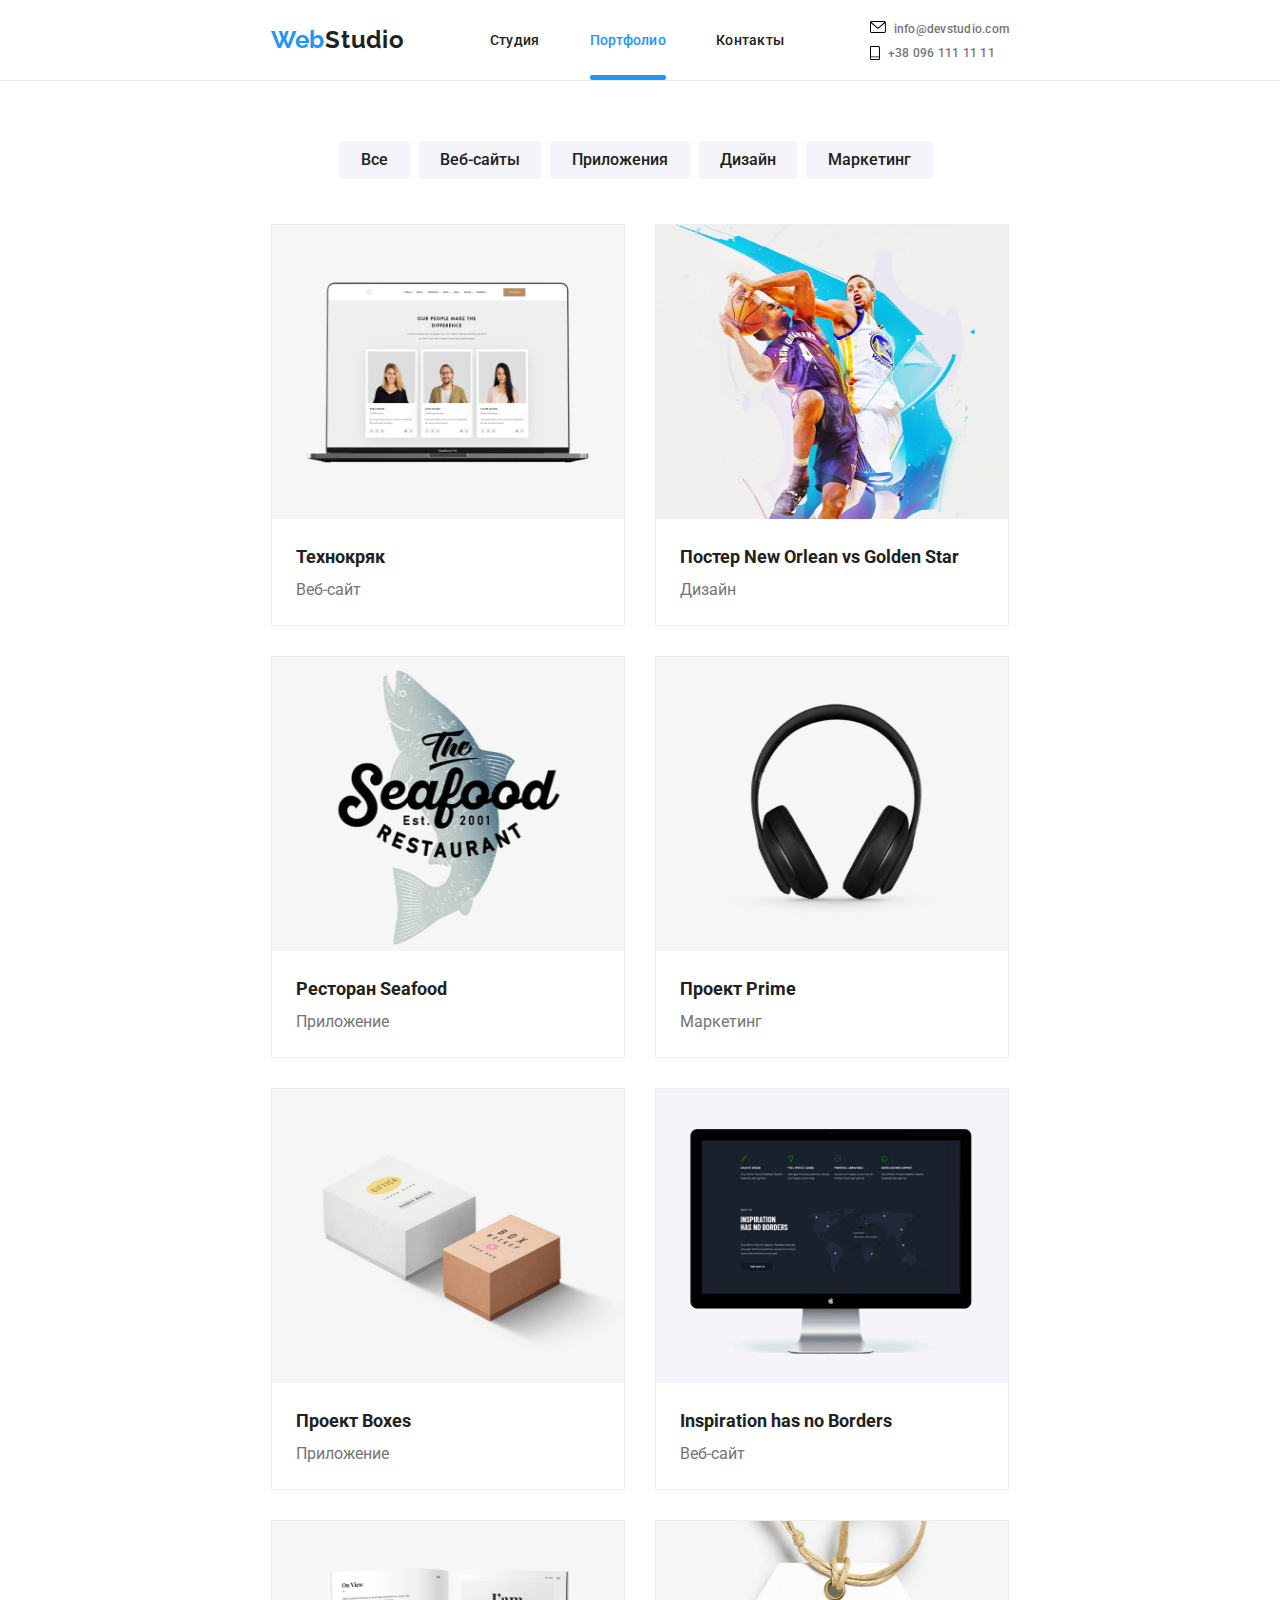
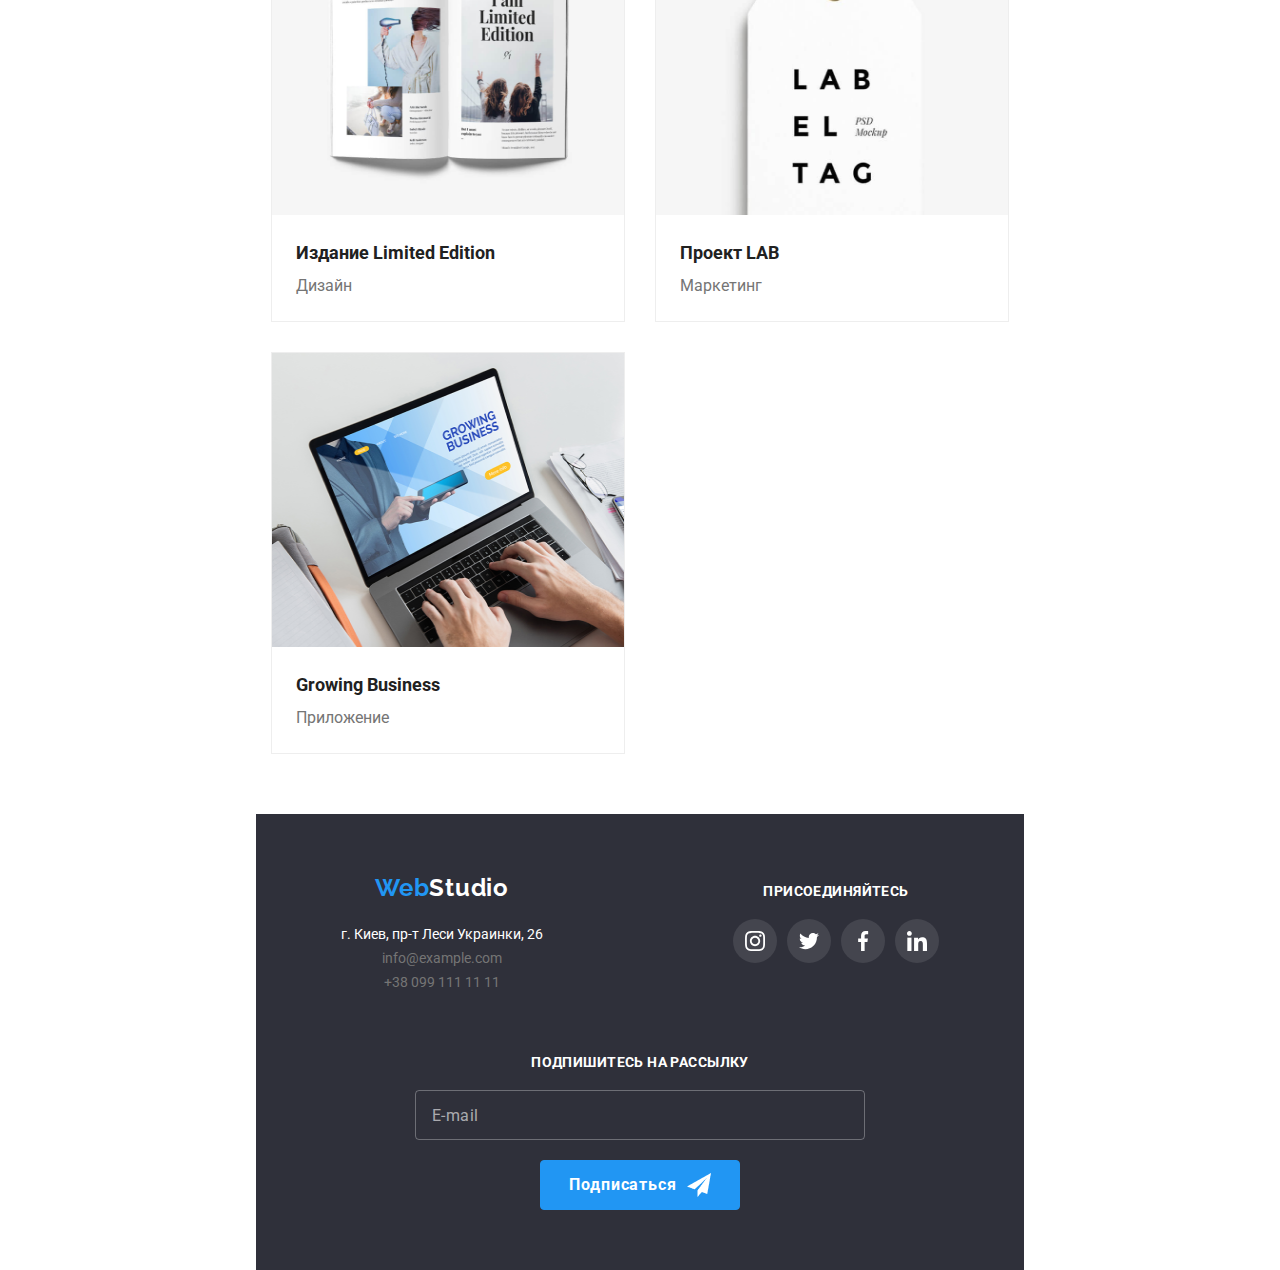
==== portfolio.html @ 469dacde "push" ====
<!DOCTYPE html>
<html lang="en">

<head>
  <meta charset="UTF-8">
  <meta name="viewport" content="width=device-width, initial-scale=1.0">
  <link
    href="https://fonts.googleapis.com/css2?family=Raleway:wght@700;900&family=Roboto:ital,wght@0,100;0,400;0,500;0,700;1,400&display=swap"
    rel="stylesheet">
  <link rel="stylesheet" href="./css/main.min.css">
  <link rel="stylesheet" href="https://cdnjs.cloudflare.com/ajax/libs/modern-normalize/1.0.0/modern-normalize.min.css">
  <title>Web Studio</title>
</head>

<body>
  <header class="portfolio-header">
    <div class="container header-container">
      <nav class="header-navigation">
        <a href="./index.html" class="logo"><span class="logo-first">Web</span><span
            class="logo-second-black">Studio</span></a>
        <ul class="navigation">
          <li>
            <a href="./index.html">
              Студия
            </a>
          </li>
          <li>
            <a class="current" href="./portfolio.html">
              Портфолио
            </a>
          </li>
          <li>
            <a href="">
              Контакты
            </a>
          </li>
        </ul>
      </nav>
      <ul class="contact">
        <li>
          <a href="mailto:info@example.com" class="contact-text">
            <svg class="envelope">
              <use href="./img/sprite.svg#icon-envelope"></use>
            </svg>info@devstudio.com
          </a>
        </li>
        <li>
          <a href="tel:+380991111111" class="contact-text contact-text-vector">
            <svg class="vector">
              <use href="./img/sprite.svg#icon-vector"></use>
            </svg>+38 096 111 11 11</a>
        </li>
      </ul>
    </div>
  </header>
  <main>
    <section class="portfolio">
      <div class="container">
        <div class="portfolio-nav">
          <button class="portf-nav-btn">Все</button>
          <button class="portf-nav-btn">Веб-сайты</button>
          <button class="portf-nav-btn">Приложения</button>
          <button class="portf-nav-btn">Дизайн</button>
          <button class="portf-nav-btn">Маркетинг</button>
        </div>
        <ul class="portfolio-item">
          <li class="item">
            <div class="item-image">
              <img src="./img/portfolio-image/img-one.png" alt="image">
              <div class="item-description">
                <p class="item-description-text">Технокряк это современная площадка распространения коронавируса.
                  Компании используют
                  эту платформу
                  для цифрового шпионажа и атак на защищённые сервера конкурентов.</p>
              </div>
            </div>
            <div class="item-text">
              <h2>Технокряк</h2>
              <p>Веб-сайт</p>
            </div>
          </li>
          <li class="item">
            <div class="item-image">
              <img src="./img/portfolio-image/img-two.png" alt="image">
              <div class="item-description">
                <p class="item-description-text">Технокряк это современная площадка распространения коронавируса.
                  Компании используют
                  эту платформу
                  для цифрового шпионажа и атак на защищённые сервера конкурентов.</p>
              </div>
            </div>
            <div class="item-text">
              <h2>Постер New Orlean vs Golden Star</h2>
              <p>Дизайн</p>
            </div>
          </li>
          <li class="item">
            <div class="item-image">
              <img src="./img/portfolio-image/img-three.png" alt="image">
              <div class="item-description">
                <p class="item-description-text">Технокряк это современная площадка распространения коронавируса.
                  Компании используют
                  эту платформу
                  для цифрового шпионажа и атак на защищённые сервера конкурентов.</p>
              </div>
            </div>
            <div class="item-text">
              <h2>Ресторан Seafood</h2>
              <p>Приложение</p>
            </div>
          </li>
          <li class="item">
            <div class="item-image">
              <img src="./img/portfolio-image/img-four.png" alt="image">
              <div class="item-description">
                <p class="item-description-text">Технокряк это современная площадка распространения коронавируса.
                  Компании используют
                  эту платформу
                  для цифрового шпионажа и атак на защищённые сервера конкурентов.</p>
              </div>
            </div>
            <div class="item-text">
              <h2>Проект Prime</h2>
              <p>Маркетинг</p>
            </div>
          </li>
          <li class="item">
            <div class="item-image">
              <img src="./img/portfolio-image/img-five.png" alt="image">
              <div class="item-description">
                <p class="item-description-text">Технокряк это современная площадка распространения коронавируса.
                  Компании используют
                  эту платформу
                  для цифрового шпионажа и атак на защищённые сервера конкурентов.</p>
              </div>
            </div>
            <div class="item-text">
              <h2>Проект Boxes</h2>
              <p>Приложение</p>
            </div>
          </li>
          <li class="item">
            <div class="item-image">
              <img src="./img/portfolio-image/img-six.png" alt="image">
              <div class="item-description">
                <p class="item-description-text">Технокряк это современная площадка распространения коронавируса.
                  Компании используют
                  эту платформу
                  для цифрового шпионажа и атак на защищённые сервера конкурентов.</p>
              </div>
            </div>
            <div class="item-text">
              <h2>Inspiration has no Borders</h2>
              <p>Веб-сайт</p>
            </div>
          </li>
          <li class="item">
            <div class="item-image">
              <img src="./img/portfolio-image/img-seven.png" alt="image">
              <div class="item-description">
                <p class="item-description-text">Технокряк это современная площадка распространения коронавируса.
                  Компании используют
                  эту платформу
                  для цифрового шпионажа и атак на защищённые сервера конкурентов.</p>
              </div>
            </div>
            <div class="item-text">
              <h2>Издание Limited Edition</h2>
              <p>Дизайн</p>
            </div>
          </li>
          <li class="item">
            <div class="item-image">
              <img src="./img/portfolio-image/img-eight.png" alt="image">
              <div class="item-description">
                <p class="item-description-text">Технокряк это современная площадка распространения коронавируса.
                  Компании используют
                  эту платформу
                  для цифрового шпионажа и атак на защищённые сервера конкурентов.</p>
              </div>
            </div>
            <div class="item-text">
              <h2>Проект LAB</h2>
              <p>Маркетинг</p>
            </div>
          </li>
          <li class="item">
            <div class="item-image">
              <img src="./img/portfolio-image/img-nine.png" alt="image">
              <div class="item-description">
                <p class="item-description-text">Технокряк это современная площадка распространения коронавируса.
                  Компании используют
                  эту платформу
                  для цифрового шпионажа и атак на защищённые сервера конкурентов.</p>
              </div>
            </div>
            <div class="item-text">
              <h2>Growing Business</h2>
              <p>Приложение</p>
            </div>
          </li>
        </ul>
      </div>
    </section>
  </main>
  <footer class="footer">
    <div class="container">
      <div class="footer-left-side">
        <div class="footer-adress">
          <a href="" class="logo"><span class="logo-first">Web</span><span class="logo-second-white">Studio</span></a>
          <ul class="footer-contact">
            <li>
              <p>г. Киев, пр-т Леси Украинки, 26</p>
            </li>
            <li>
              <a href="mailto:info@example.com">
                info@example.com
              </a>
            </li>
            <li>
              <a href="tel:+380991111111">+38 099 111 11 11</a>
            </li>
          </ul>
        </div>
        <div class="footer-link">
          <h2>присоединяйтесь</h2>
          <ul class="footer-link-item">
            <li class="icon">
              <svg class="">
                <use href="./img/sprite.svg#icon-instagram"></use>
              </svg>
            </li>
            <li class="icon">
              <svg class="">
                <use href="./img/sprite.svg#icon-twitter"></use>
              </svg>
            </li>
            <li class="icon">
              <svg class="">
                <use href="./img/sprite.svg#icon-facebook"></use>
              </svg>
            </li>
            <li class="icon">
              <svg class="">
                <use href="./img/sprite.svg#icon-linkedin"></use>
              </svg>
            </li>
          </ul>
        </div>
      </div>

      <div class="footer-form">
        <p>Подпишитесь на рассылку</p>
        <form action="#" class="form">
          <input type="text" class="input" placeholder="E-mail" required>
          <button type="submit" class="form-button">Подписаться</button>
        </form>
      </div>
    </div>
  </footer>
</body>

</html>
---- css/main.min.css ----
*{box-sizing:border-box}body{font-family:Roboto, sans-serif}ul{list-style-type:none}img{display:block}.container{width:1200px;padding:0px 15px;margin:0 auto}@media screen and (min-width: 320px){.container{width:480px}}@media screen and (min-width: 768px){.team .container{padding-bottom:40px}}@media screen and (min-width: 1600px){.container{width:1200px;padding-bottom:94px}}.logo{text-decoration:none;font-family:Raleway;font-style:normal;font-weight:bold;font-size:24px;line-height:28px;letter-spacing:0.03em}@media screen and (min-width: 1600px){.logo{font-size:26px;line-height:31px}}.logo-first{color:#2196F3}.logo-second-black{color:#212121}.logo-second-white{color:#fff}header{background-color:#ffffff;padding:0px;margin:0;box-sizing:border-box}.header-container{display:flex;justify-content:space-between}.header-navigation{display:flex;align-items:center;flex-grow:1}.current{color:#2196F3}.current::after{content:"";display:block;width:100%;height:5px;background-color:#2196F3;border-radius:2px;position:absolute;bottom:0;left:0}.navigation{display:flex;margin:0;padding:0;height:100%;flex-grow:1;justify-content:center}.navigation a{text-decoration:none;font-family:Roboto;font-style:normal;font-weight:500;font-size:14px;line-height:16px;letter-spacing:0.02em;display:flex;align-items:center;height:100%}.navigation a:not(.current){color:#212121}.navigation a:hover{color:#2196F3}.navigation li{height:100%;display:flex;flex-direction:column;justify-content:center;position:relative}.navigation li:not(:last-child){margin-right:50px}.contact{color:#757575;list-style-type:none;font-family:Roboto;font-style:normal;font-weight:500;font-size:12px;line-height:14px;letter-spacing:0.02em;display:flex;flex-direction:column;justify-content:center;margin:0;padding:0}.contact li{display:block}.contact li:first-child{margin-bottom:10px}.contact .envelope{width:16px;height:12px;margin-right:8px;transition:fill 250ms cubic-bezier(0.4, 0, 0.2, 1)}.contact .vector{width:10px;height:14px;margin-right:8px;transition:fill 250ms cubic-bezier(0.4, 0, 0.2, 1)}.contact-text{color:#757575;text-decoration:none;display:flex;align-items:baseline;transition:color 250ms cubic-bezier(0.4, 0, 0.2, 1)}.contact-text:hover,.contact-text:focus{color:#2196F3;fill:#2196F3}.contact-text-vector{align-items:center}@media screen and (min-width: 320px) and (max-width: 767px){.header-menu-icon{border:none;background:transparent}.header-menu-icon:focus{outline:none}.header-menu-icon.is-open .close{display:block}.header-menu-icon.is-open .menu{display:none}.header-menu-icon .close{display:none}.navigation{position:absolute;top:100%;background-color:#fff;width:100%;min-height:390px}.contact{display:flex}.header-container{width:480px;margin:0 auto;padding:0;position:relative}}@media screen and (min-width: 768px) and (max-width: 1599px){.container{width:768px;padding:0 15px;margin:0 auto}.header-container{justify-content:space-between;padding:0px 15px;height:80px}}@media screen and (min-width: 1600px){.container{padding-bottom:0}.contact{font-size:14px;line-height:16px;flex-direction:row;align-items:center}.contact li:first-child{margin:0;margin-right:30px}.contact li .envelope,.contact li .vector{margin-right:10px}.header-navigation{flex-grow:0;height:80px}.logo{margin-right:95px}}.main-head{background-color:#2F303A;color:#fff;text-transform:uppercase;font-family:Roboto;font-style:normal;font-weight:900;font-size:26px;line-height:42px;letter-spacing:0.06em;display:flex;flex-direction:column;align-items:center;padding:118px 0px}.main-head h1{width:360px;margin:0px 0px 30px 0px;text-align:center;text-transform:uppercase;font-family:Roboto;font-style:normal;font-weight:900;font-size:26px;line-height:42px;letter-spacing:0.06em}@media screen and (min-width: 320px){.main-head{width:480px;margin:0 auto;background-image:linear-gradient(to right, rgba(47,48,58,0.4), rgba(47,48,58,0.4)),url(../img/main-head/background-hero-mobile.jpg);background-repeat:no-repeat;background-size:cover}}@media screen and (min-width: 768px){.main-head{width:768px;margin:0  auto;background-image:linear-gradient(to right, rgba(47,48,58,0.4), rgba(47,48,58,0.4)),url(../img/main-head/background-hero-tablet.jpg);background-repeat:no-repeat;background-size:cover}}@media screen and (min-width: 1600px){.main-head{width:100%;min-height:600px;display:flex;flex-direction:column;justify-content:center;background-image:linear-gradient(to right, rgba(47,48,58,0.4), rgba(47,48,58,0.4)),url(../img/main-head/background-hero.jpg);background-repeat:no-repeat;background-size:cover}.main-head h1{width:100%;font-size:44px;line-height:60px;letter-spacing:0.06em}}.button{color:#fff;background-color:#2196F3;border:1px solid #2196F3;border-radius:4px;width:200px;height:50px;font-family:Roboto;font-style:normal;font-weight:bold;font-size:16px;line-height:30px;margin:0;padding:0;cursor:pointer;transition:all 250ms cubic-bezier(0.4, 0, 0.2, 1);outline:none}.button:hover,.button:focus{border:1px solid #074f8a;font-size:18px;outline:none}.button:active{border:1px solid #074f8a;outline:none}.advantages{color:#757575;font-family:Roboto;font-weight:normal;font-size:14px;line-height:24px;font-style:normal;letter-spacing:0.03em;display:flex;justify-content:center;padding:94px 0px}.advantages ul{display:flex;justify-content:space-between;padding:0;margin:0}.advantages h3{color:#212121;font-family:Roboto;font-style:normal;font-weight:bold;font-size:14px;line-height:16px;letter-spacing:0.03em;text-transform:uppercase;text-align:center;margin-top:0}.advantages p{margin:0;margin-bottom:30px}.advantages-items{width:270px}.advantages-items::before{content:"";display:block;width:270px;height:120px;background-color:#F5F4FA;background-repeat:no-repeat;background-position:center;margin-bottom:30px}.advantages-items:first-child::before{background-image:url(../img/svg/antenna.svg)}.advantages-items:nth-child(2)::before{background-image:url(../img/svg/clock.svg)}.advantages-items:nth-child(3)::before{background-image:url(../img/svg/diagram.svg)}.advantages-items:nth-child(4)::before{background-image:url(../img/svg/astronaut.svg)}@media screen and (min-width: 320px){.advantages{width:480px;margin:0 auto;padding:0;padding-bottom:40px;padding-top:60px}.advantages ul{flex-wrap:wrap}.advantages-items{width:100%}.advantages-items::before{width:100%}}@media screen and (min-width: 768px){.advantages{width:768px;margin:0 auto}.advantages-items{max-width:355px}}@media screen and (min-width: 1600px){.advantages{width:100%;padding-bottom:0;padding-top:94px}.advantages ul{width:100%;flex-wrap:nowrap;padding:0}.advantages ul p{margin-bottom:0}.advantages-items{width:270px}}.work-types{color:#212121;font-family:Roboto;font-weight:bold;font-size:36px;line-height:42px;font-style:normal;display:flex;flex-direction:column;align-items:center;padding-bottom:94px}.work-types h2{margin:0px 0px 50px 0px;font-family:Roboto;font-style:normal;font-weight:bold;font-size:36px;line-height:42px;letter-spacing:0.03em;color:#212121;text-align:center}.work-types-list{display:flex;margin:0;padding:0;justify-content:space-between}.description{width:100%;min-height:70px;background:rgba(47,48,58,0.8);position:absolute;bottom:0;left:0;display:flex;flex-direction:column;justify-content:center;cursor:pointer}.description p{font-family:Roboto;font-style:normal;font-weight:bold;font-size:14px;line-height:16px;text-align:center;letter-spacing:0.03em;text-transform:uppercase;color:#FFFFFF;margin:0}.work-types-items{margin:0;position:relative}@media screen and (min-width: 320px){.work-types{display:none}}@media screen and (min-width: 1600px){.work-types{display:block;padding:94px 0}}.team{color:#212121;background-color:#F5F4FA}.team p{color:#757575;font-family:Roboto;font-weight:normal;font-size:16px;line-height:19px;font-style:normal;margin:0}.team h2{font-family:Roboto;font-style:normal;font-weight:bold;font-size:36px;line-height:42px;margin-bottom:50px;margin:0;text-align:center;padding:60px 0 30px 0}.team h3{font-family:Roboto;font-style:normal;font-weight:500;font-size:16px;line-height:19px;margin:0px;padding:30px 0 10px 0}.team-list{display:flex;margin:0;padding:0;justify-content:space-between}.team-list li{background-color:#ffffff;box-shadow:0px 1px 3px rgba(0,0,0,0.12),0px 1px 1px rgba(0,0,0,0.14),0px 2px 1px rgba(0,0,0,0.2);border-radius:0px 0px 4px 4px;text-align:center}.team-bottom-container{display:flex;padding:16px 32px 30px 32px;justify-content:space-between}.icon-container{width:44px;height:44px;background-color:#fff;border-radius:50%;display:flex;align-items:center;justify-content:center;transition:background-color 250ms cubic-bezier(0.4, 0, 0.2, 1)}.icon-container:hover,.icon-container:hover .team-bottom-icon{background-color:#2196F3;fill:#fff;cursor:pointer}.team-list-item svg{width:20px;height:20px;display:block;fill:#AFB1B8;background-color:#fff;transition:all 250ms cubic-bezier(0.4, 0, 0.2, 1)}@media screen and (min-width: 320px){.team{max-width:480px;margin:0 auto}.team-list{flex-wrap:wrap}.team-list li{width:100%;margin-bottom:30px}.team-list li img{width:100%}.team-list li .team-bottom-container{justify-content:center}}@media screen and (min-width: 768px){.team{max-width:768px;margin:0 auto}.team-list-item{max-width:355px}}@media screen and (min-width: 1600px){.team{max-width:100%}.team .container{padding-bottom:94px}.team-list{flex-wrap:nowrap}.team-list li{margin-bottom:0}.team-list li:not(:last-child){margin-right:30px}}.our_client{padding:94px 0}.our_client h2{text-align:center;margin:0;margin-bottom:50px;font-family:Roboto;font-style:normal;font-weight:bold;font-size:36px;line-height:42px;letter-spacing:0.03em;color:#212121}.our_client .client-list{display:flex;margin:0;padding:0;justify-content:space-between}.our_client .client-list .client{width:170px;height:90px;border:1px solid #AFB1B8;border-radius:4px;display:flex;justify-content:center;align-items:center;transition:border-color 250ms cubic-bezier(0.4, 0, 0.2, 1)}.our_client .client-list .client svg{width:45px;height:50px;fill:#AFB1B8;transition:fill 250ms cubic-bezier(0.4, 0, 0.2, 1)}.our_client .client-list .client:hover,.our_client .client-list .client:focus,.our_client .client-list .client:hover svg,.our_client .client-list .client:focus svg{fill:#2196F3;border-color:#2196F3;cursor:pointer}@media screen and (min-width: 320px){.our_client{padding-bottom:40px}.our_client .client-list{flex-wrap:wrap;justify-content:space-between}.our_client .client-list .client{margin-bottom:15px;width:100%;max-width:210px}}@media screen and (min-width: 768px){.our_client .client-list .client{width:100%;max-width:225px}}@media screen and (min-width: 1600px){.our_client{padding-bottom:94px}.our_client .container{padding-bottom:0}.our_client .client-list .client{width:100%;max-width:170px}}.footer{color:#757575;background-color:#2F303A;font-family:Roboto;font-style:normal;font-weight:normal;font-size:14px;line-height:24px;padding:60px 0}.footer p{color:#fff;margin:0}.footer a{text-decoration:none;color:#757575}.footer .container{display:flex}.footer-left-side{width:50%;display:flex;justify-content:space-between;padding-right:95px}.footer-left-side .footer-adress{display:flex;flex-direction:column;margin-right:70px}.footer-left-side .footer-adress .footer-contact{margin:20px 0px 0px 0px;padding:0}.footer-link{display:block}.footer-link h2{font-family:Roboto;font-style:normal;font-weight:bold;font-size:14px;line-height:16px;letter-spacing:0.03em;text-transform:uppercase;color:#FFFFFF;margin:0;margin-bottom:20px}.footer-link .footer-link-item{display:flex;margin:0;padding:0}.icon{width:44px;height:44px;background-color:rgba(255,255,255,0.1);border-radius:50%;display:flex;justify-content:center;align-items:center;transition:all 250ms cubic-bezier(0.4, 0, 0.2, 1)}.icon svg{width:20px;height:20px;fill:#fff}.icon:not(:last-child){margin-right:10px}.icon:hover{background-color:#2196F3;cursor:pointer}@media screen and (min-width: 320px){.footer{width:480px;margin:0 auto}.footer .container{display:flex;flex-direction:column;align-items:center}.footer .footer-left-side{width:100%;padding:0;flex-direction:column;align-items:center}.footer .footer-left-side .footer-adress{margin:0;align-items:center;text-align:center}.footer .footer-left-side .footer-link{text-align:center;padding:60px 0}.footer .footer-form{width:100%;display:flex;flex-direction:column;align-items:center}.footer .footer-form .form{display:flex;flex-direction:column;align-items:center}.footer .footer-form .form .input{margin-bottom:20px}}@media screen and (min-width: 768px){.footer{width:768px}.footer .footer-left-side{flex-direction:row;padding-left:70px;padding-right:70px;align-items:baseline}.footer .footer-left-side .footer-link{padding:0}.footer .footer-form{margin-top:60px}.footer .footer-form .input{width:450px}}@media screen and (min-width: 1600px){.footer{width:100%}.footer .container{flex-direction:row;padding-bottom:0}.footer .footer-left-side{padding:0;padding-right:90px;width:50%;flex-direction:row;align-items:baseline}.footer .footer-left-side .footer-adress{align-items:start}.footer .footer-left-side .footer-adress .footer-contact{text-align:left}.footer .footer-left-side .footer-link{padding:0}.footer .footer-left-side .footer-link h2{text-align:left}.footer .footer-form{margin:0;width:50%;align-items:start}.footer .footer-form .form{width:100%;justify-content:space-between;flex-direction:row;align-items:baseline}.footer .footer-form .form .input{width:370px}}.portfolio{padding:94px 0px 94px 0px}.portfolio-header{border-bottom:1px solid #ECECEC}.portfolio-nav{display:flex;justify-content:center;margin:0px 0px 50px 0px;padding:0px}.portfolio-nav .portf-nav-btn{color:#212121;background-color:#F5F4FA;border:none;border-radius:4px;text-decoration:none;font-family:Roboto;font-style:normal;font-weight:500;font-size:16px;line-height:26px;padding:6px 22px;margin:0px 8px;transition:all 250ms cubic-bezier(0.4, 0, 0.2, 1)}.portfolio-nav .portf-nav-btn:hover,.portfolio-nav .portf-nav-btn:focus{color:#fff;background-color:#2196F3;border:none;border-radius:4px;text-decoration:none;outline:none;box-shadow:0px 3px 1px rgba(0,0,0,0.1),0px 1px 2px rgba(0,0,0,0.08),0px 2px 2px rgba(0,0,0,0.12)}.portfolio-nav li{margin:0px 8px;padding:6px 22px;background:#F5F4FA;border-radius:4px}.portfolio-item{color:#212121;display:flex;flex-wrap:wrap;padding:0;margin:-15px}.portfolio-item h2{font-family:Roboto;font-style:normal;font-weight:bold;font-size:18px;line-height:36px;margin:0}.portfolio-item img{width:370px;height:294px}.portfolio-item p{color:#757575;font-family:Roboto;font-style:normal;font-weight:normal;font-size:16px;line-height:30px;margin:0}.item-text{padding:20px 24px}.item{background-color:#ffffff;border:1px solid #EEEEEE;margin:15px;width:370px;position:relative}.item:hover{box-shadow:0px 1px 1px rgba(0,0,0,0.12),0px 4px 4px rgba(0,0,0,0.06),1px 4px 6px rgba(0,0,0,0.16);cursor:pointer}.item:hover .item-description{transform:translateY(-100%)}.item .item-image{position:relative;overflow:hidden}.item .item-image .item-description{width:100%;height:100%;background:rgba(33,150,243,0.9);display:flex;align-items:center;position:absolute;top:100%;left:0;transition:transform 250ms cubic-bezier(0.4, 0, 0.2, 1)}.item .item-image .item-description .item-description-text{padding:0 24px;font-family:Roboto;font-size:18px;line-height:28px;letter-spacing:0.03em;color:#FFFFFF}@media screen and (min-width: 320px){.portfolio{width:480px;margin:0 auto;padding:60px 0}.portfolio-nav{flex-wrap:wrap;justify-content:flex-start;margin:0}.portfolio-nav .portf-nav-btn{margin:0;margin-right:8px;margin-bottom:15px}.portfolio-item{margin:0;margin-top:40px}.portfolio-item .item{margin:0 auto;width:100%}.portfolio-item .item:not(:last-child){margin-bottom:30px}.portfolio-item .item img{width:100%}}@media screen and (min-width: 768px){.portfolio{width:768px;margin:0 auto;padding:60px 0}.portfolio-nav{flex-wrap:wrap;justify-content:center;margin:0}.portfolio-nav .portf-nav-btn{margin:0;margin-right:8px;margin-bottom:15px}.portfolio-item{margin:0;margin-top:30px;justify-content:space-between}.portfolio-item .item{margin:0;margin-left:0;max-width:48%}.portfolio-item .item:not(:last-child){margin-bottom:30px}.portfolio-item .item img{width:100%}}@media screen and (min-width: 1600px){.portfolio{width:100%;margin:0 auto;padding:94px 0}.portfolio-nav{flex-wrap:nowrap;justify-content:center;margin:0}.portfolio-nav .portf-nav-btn{margin:0;margin-right:8px;margin-bottom:0}.portfolio-item{margin:0;margin-top:50px;justify-content:space-between}.portfolio-item .item{margin:0;max-width:31.55555%;margin-bottom:30px}.portfolio-item .item img{width:100%}}.backdrop{position:fixed;background:rgba(0,0,0,0.2);width:100%;height:100%;left:0;top:0;transition:all 250ms cubic-bezier(0.4, 0, 0.2, 1)}.modal{position:absolute;width:530px;height:580px;left:50%;top:50%;transform:translate(-50%, -50%);background:#FFFFFF;box-shadow:0px 1px 3px rgba(0,0,0,0.12),0px 1px 1px rgba(0,0,0,0.14),0px 2px 1px rgba(0,0,0,0.2);border-radius:4px}.modal svg{width:11px;height:11px}.modal-form{display:flex;flex-wrap:nowrap;flex-direction:column;align-items:center}.modal-form .button{color:#fff;background-color:#2196F3;border:1px solid #2196F3;border-radius:4px;width:200px;height:50px;font-family:Roboto;font-style:normal;font-weight:bold;font-size:16px;line-height:30px;letter-spacing:0.06em;cursor:pointer;outline:none;margin-top:30px}.modal-form .button:focus,.modal-form .button:hover{box-shadow:0px 4px 4px rgba(0,0,0,0.15)}.modal-form-wrapper{padding:40px}.modal-form-wrapper p{font-family:Roboto;font-style:normal;font-weight:bold;font-size:20px;line-height:23px;text-align:center;letter-spacing:0.03em;color:#212121;margin:0;margin-bottom:12px}.input-wrapper{position:relative;width:100%}.input-wrapper .modal-input{color:#212121;width:100%;height:40px;border:1px solid rgba(33,33,33,0.2);box-sizing:border-box;border-radius:4px;margin-top:4px;padding-left:40px}.input-wrapper .modal-input:focus,.input-wrapper .modal-input:focus+.input-svg{border-color:#2196F3;fill:#2196F3}.input-wrapper .input-svg{width:12px;height:12px;position:absolute;left:15px;top:53%;transform:translateY(-50%)}.modal-input-label{display:flex;flex-direction:column;width:100%;margin-bottom:10px;font-family:Roboto;font-size:12px;line-height:14px;letter-spacing:0.01em;color:#757575}.modal-input-label textarea{border:1px solid rgba(33,33,33,0.2);height:120px;border-radius:4px;resize:none;padding:12px 16px;margin-top:4px}.modal-input-label textarea::placeholder{font-family:Roboto;font-size:12px;line-height:14px;letter-spacing:0.01em;color:rgba(117,117,117,0.5)}.modal-input-label textarea:focus{outline:none;border-color:#2196F3}.policy{display:flex;align-items:center}.policy a{color:#2196F3}.policy b{font-family:Roboto;font-style:normal;font-weight:normal;font-size:14px;line-height:24px;letter-spacing:0.03em;color:#757575;margin:0;margin-left:10px;display:flex;align-items:center;cursor:pointer;user-select:none}.policy b::before{content:"";display:inline-block;width:16px;height:15px;margin-right:8px;margin-top:-3px;background:#FFFFFF;border:2px solid black;border-radius:4px}.policy-input:checked+b::before{background-image:url(../img/svg/chek.svg);background-repeat:no-repeat;background-size:cover;background-color:#2196F3;border:2px solid #2196F3;outline:none}.modal-close-icon{width:30px;height:30px;border:1px solid rgba(0,0,0,0.1);border-radius:50%;display:flex;align-items:center;justify-content:center;position:absolute;right:8px;top:8px;transition:all 250ms cubic-bezier(0.4, 0, 0.2, 1)}.modal-close-icon:hover{fill:#2196F3}.is-hidden{opacity:0;visibility:hidden;pointer-events:none;transform:scale(0)}.footer-form{width:50%}.footer-form p{font-family:Roboto;font-style:normal;font-weight:bold;font-size:14px;line-height:16px;letter-spacing:0.03em;text-transform:uppercase;color:#FFFFFF}.form{margin-top:20px;display:flex;justify-content:space-between}.form-button{color:#fff;background-color:#2196F3;border:1px solid #2196F3;border-radius:4px;width:200px;height:50px;font-family:Roboto;font-style:normal;font-weight:bold;font-size:16px;line-height:30px;letter-spacing:0.06em;margin:0;padding:0;cursor:pointer;display:inline-flex;align-items:center;justify-content:center;box-sizing:border-box}.form-button:focus{outline:none;border:1px solid #074f8a}.form-button::after{content:"";display:inline-block;width:24px;height:24px;background-image:url(../img/icon-send.png);margin-left:10px}.input{width:370px;height:50px;background:transparent;border:1px solid rgba(255,255,255,0.3);border-radius:4px;padding-left:16px;color:#fff;font-family:Roboto;font-style:normal;font-weight:normal;font-size:16px;line-height:20px;letter-spacing:0.03em;box-sizing:border-box}.input:focus{outline:none}.input:focus::placeholder{opacity:0}.input::placeholder{font-family:Roboto;font-style:normal;font-weight:normal;font-size:16px;line-height:20px;letter-spacing:0.03em;color:rgba(255,255,255,0.6)}.visually-hidden{position:absolute !important;clip:rect(1px 1px 1px 1px);clip:rect(1px, 1px, 1px, 1px);padding:0 !important;border:0 !important;height:1px !important;width:1px !important;overflow:hidden}
/*# sourceMappingURL=main.min.css.map */
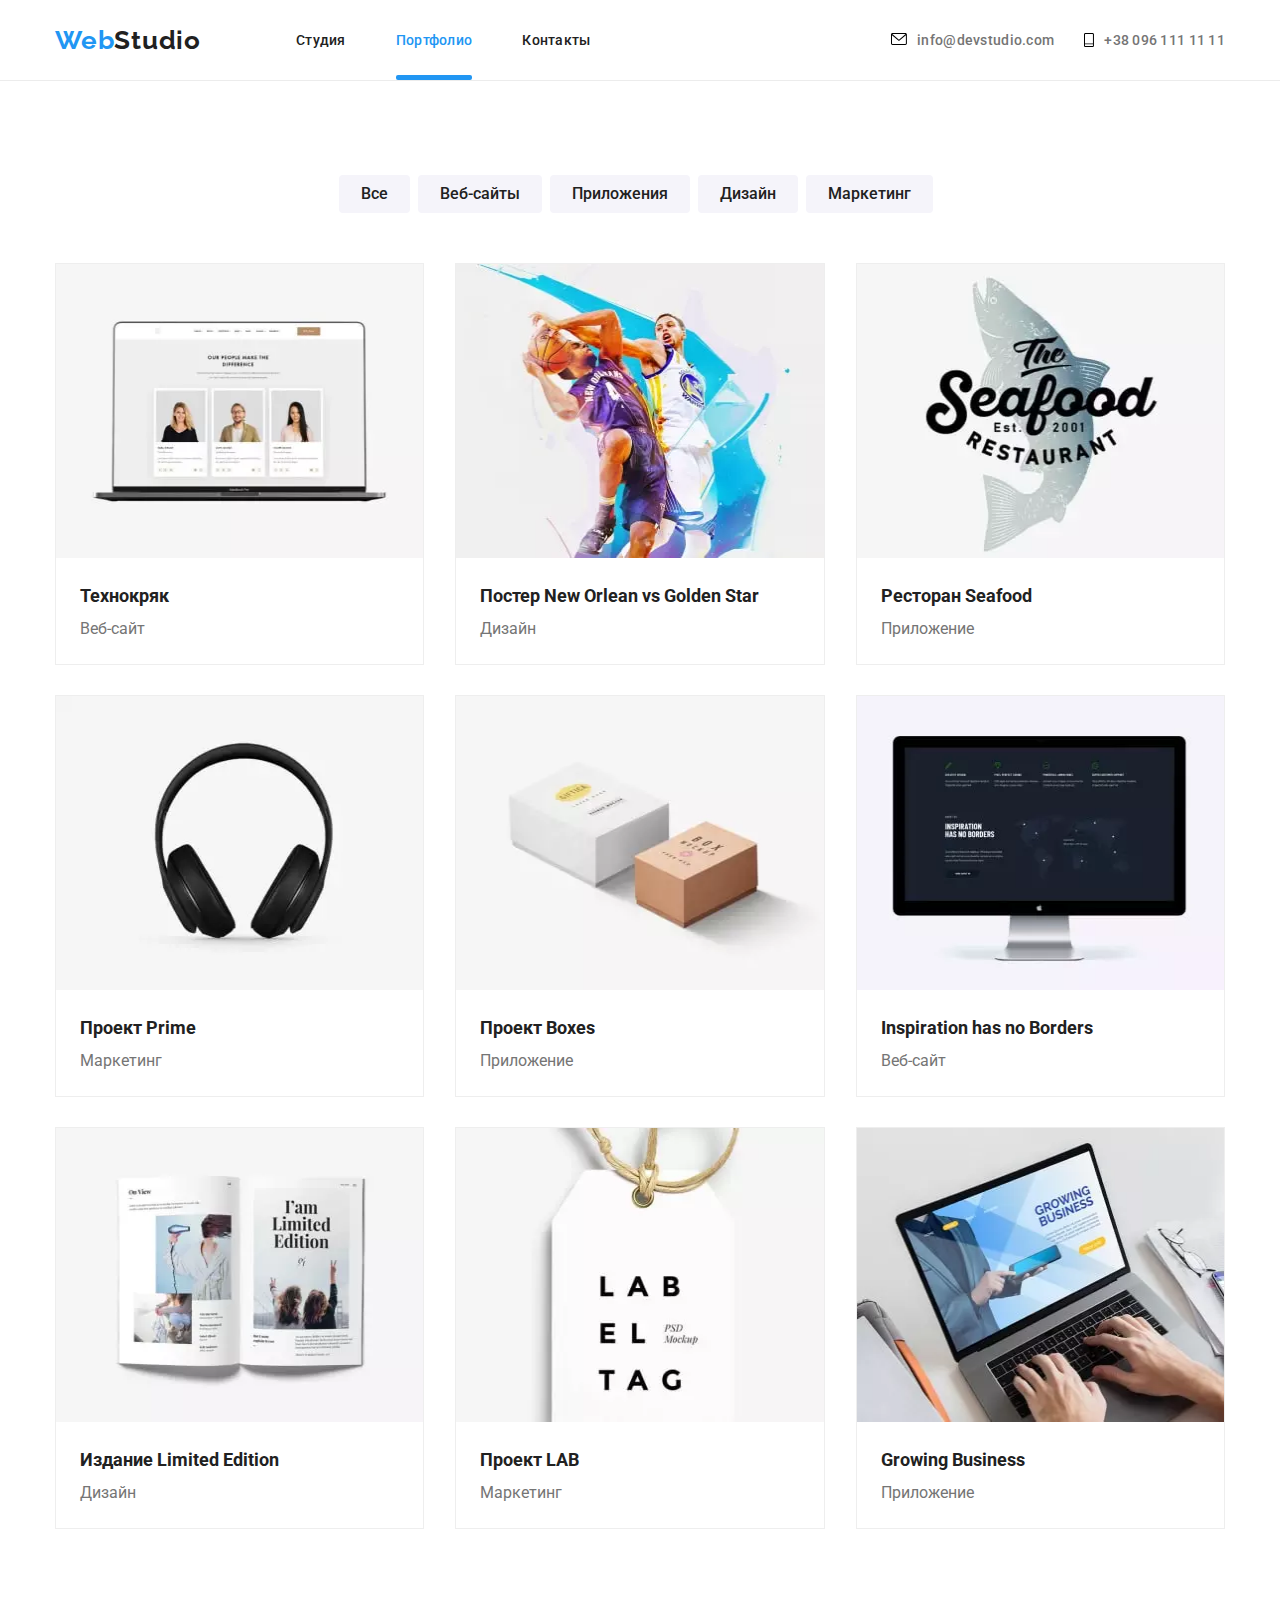
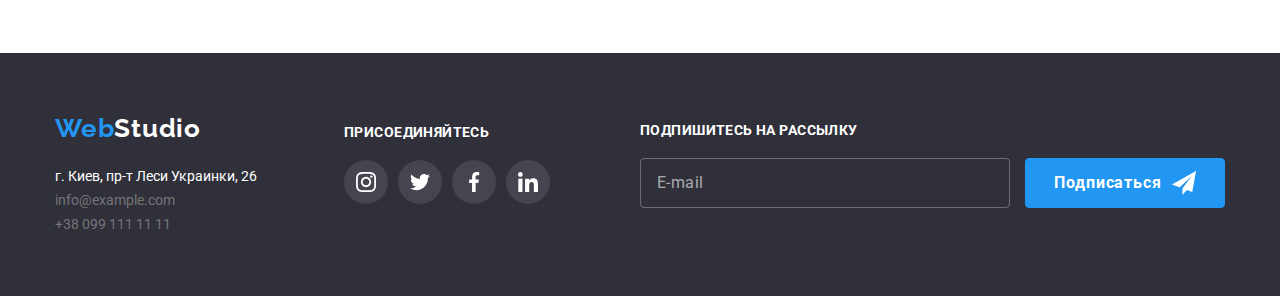
==== commit ba58291e: "update" ====
--- a/portfolio.html
+++ b/portfolio.html
@@ -18,39 +18,47 @@
       <nav class="header-navigation">
         <a href="./index.html" class="logo"><span class="logo-first">Web</span><span
             class="logo-second-black">Studio</span></a>
-        <ul class="navigation">
-          <li>
-            <a href="./index.html">
-              Студия
-            </a>
-          </li>
-          <li>
-            <a class="current" href="./portfolio.html">
-              Портфолио
-            </a>
-          </li>
-          <li>
-            <a href="">
-              Контакты
-            </a>
-          </li>
-        </ul>
+        <div class="menu-wrapper" data-menu>
+          <ul class="navigation">
+            <li>
+              <a href="./index.html">
+                Студия
+              </a>
+            </li>
+            <li>
+              <a class="current" href="./portfolio.html">
+                Портфолио
+              </a>
+            </li>
+            <li>
+              <a href="">
+                Контакты
+              </a>
+            </li>
+          </ul>
+          <ul class="contact">
+            <li>
+              <a href="mailto:info@example.com" class="contact-text">
+                <svg class="envelope">
+                  <use href="./img/sprite.svg#icon-envelope"></use>
+                </svg>info@devstudio.com
+              </a>
+            </li>
+            <li>
+              <a href="tel:+380991111111" class="contact-text contact-text-vector">
+                <svg class="vector">
+                  <use href="./img/sprite.svg#icon-vector"></use>
+                </svg>+38 096 111 11 11</a>
+            </li>
+          </ul>
+        </div>
       </nav>
-      <ul class="contact">
-        <li>
-          <a href="mailto:info@example.com" class="contact-text">
-            <svg class="envelope">
-              <use href="./img/sprite.svg#icon-envelope"></use>
-            </svg>info@devstudio.com
-          </a>
-        </li>
-        <li>
-          <a href="tel:+380991111111" class="contact-text contact-text-vector">
-            <svg class="vector">
-              <use href="./img/sprite.svg#icon-vector"></use>
-            </svg>+38 096 111 11 11</a>
-        </li>
-      </ul>
+      <button class="header-menu-icon" data-menu-button>
+        <svg width="18px" height="18px">
+          <use class="close" href="./img/sprite.svg#icon-close"></use>
+          <use class="menu" href="./img/sprite.svg#icon-menu"></use>
+        </svg>
+      </button>
     </div>
   </header>
   <main>
@@ -66,7 +74,21 @@
         <ul class="portfolio-item">
           <li class="item">
             <div class="item-image">
-              <img src="./img/portfolio-image/img-one.png" alt="image">
+              <picture>
+                <source srcset="./img/portfolio-image/desc-a.webp 1x, ./img/portfolio-image/desc-a@2x.webp 2x"
+                  media="(min-width: 1200px)" type="image/webp">
+                <source srcset="./img/portfolio-image/desc-a.jpg 1x, ./img/portfolio-image/desc-a@2x.jpg 2x"
+                  media="(min-width: 1200px)">
+                <source srcset="./img/portfolio-image/tab-a.webp 1x, ./img/portfolio-image/tab-a@2.webp 2x"
+                  media="(min-width: 768px)" type="image/webp">
+                <source srcset="./img/portfolio-image/tab-a.jpg 1x, ./img/portfolio-image/tab-a@2.jpg 2x"
+                  media="(min-width: 768px)">
+                <source srcset="./img/portfolio-image/mob-a.webp 1x, ./img/portfolio-image/mob-a@2.webp 2x"
+                  media="(min-width: 320px)" type="image/webp">
+                <source srcset="./img/portfolio-image/mob-a.jpg 1x, ./img/portfolio-image/mob-a@2.jpg 2x"
+                  media="(min-width: 320px)">
+                <img src="./img/portfolio-image/mob-a.jpg" alt="image">
+              </picture>
               <div class="item-description">
                 <p class="item-description-text">Технокряк это современная площадка распространения коронавируса.
                   Компании используют
@@ -81,7 +103,21 @@
           </li>
           <li class="item">
             <div class="item-image">
-              <img src="./img/portfolio-image/img-two.png" alt="image">
+              <picture>
+                <source srcset="./img/portfolio-image/desc-b.webp 1x, ./img/portfolio-image/desc-b@2.webp 2x"
+                  media="(min-width: 1200px)" type="image/webp">
+                <source srcset="./img/portfolio-image/desc-b.jpg 1x, ./img/portfolio-image/desc-b@2.jpg 2x"
+                  media="(min-width: 1200px)">
+                <source srcset="./img/portfolio-image/tab-b.webp 1x, ./img/portfolio-image/tab-b@2.webp 2x"
+                  media="(min-width: 768px)" type="image/webp">
+                <source srcset="./img/portfolio-image/tab-b.jpg 1x, ./img/portfolio-image/tab-b@2.jpg 2x"
+                  media="(min-width: 768px)">
+                <source srcset="./img/portfolio-image/mob-b.webp 1x, ./img/portfolio-image/mob-b@2.webp 2x"
+                  media="(min-width: 320px)" type="image/webp">
+                <source srcset="./img/portfolio-image/mob-b.jpg 1x, ./img/portfolio-image/mob-b@2.jpg 2x"
+                  media="(min-width: 320px)">
+                <img src="./img/portfolio-image/mob-b.jpg" alt="image">
+              </picture>
               <div class="item-description">
                 <p class="item-description-text">Технокряк это современная площадка распространения коронавируса.
                   Компании используют
@@ -96,7 +132,21 @@
           </li>
           <li class="item">
             <div class="item-image">
-              <img src="./img/portfolio-image/img-three.png" alt="image">
+              <picture>
+                <source srcset="./img/portfolio-image/desc-c.webp 1x, ./img/portfolio-image/desc-c@2.webp 2x"
+                  media="(min-width: 1200px)" type="image/webp">
+                <source srcset="./img/portfolio-image/desc-c.jpg 1x, ./img/portfolio-image/desc-c@2.jpg 2x"
+                  media="(min-width: 1200px)">
+                <source srcset="./img/portfolio-image/t3-img-min.webp 1x, ./img/portfolio-image/t3-img@2x-min.webp 2x"
+                  media="(min-width: 768px)" type="image/webp">
+                <source srcset="./img/portfolio-image/t3-img-min.jpg 1x, ./img/portfolio-image/t3-img@2x-min.jpg 2x"
+                  media="(min-width: 768px)">
+                <source srcset="./img/portfolio-image/mob-c.webp 1x, ./img/portfolio-image/mob-c@2.webp 2x"
+                  media="(min-width: 320px)" type="image/webp">
+                <source srcset="./img/portfolio-image/mob-c.jpg 1x, ./img/portfolio-image/mob-c@2.jpg 2x"
+                  media="(min-width: 320px)">
+                <img src="./img/portfolio-image/mob-c.jpg" alt="image">
+              </picture>
               <div class="item-description">
                 <p class="item-description-text">Технокряк это современная площадка распространения коронавируса.
                   Компании используют
@@ -111,7 +161,21 @@
           </li>
           <li class="item">
             <div class="item-image">
-              <img src="./img/portfolio-image/img-four.png" alt="image">
+              <picture>
+                <source srcset="./img/portfolio-image/d4-img-min.webp 1x, ./img/portfolio-image/d4-img@2x-min.webp 2x"
+                  media="(min-width: 1200px)" type="image/webp">
+                <source srcset="./img/portfolio-image/d4-img-min.jpg 1x, ./img/portfolio-image/d4-img@2x-min.jpg 2x"
+                  media="(min-width: 1200px)">
+                <source srcset="./img/portfolio-image/t4-img-min.webp 1x, ./img/portfolio-image/t4-img@2x-min.webp 2x"
+                  media="(min-width: 768px)" type="image/webp">
+                <source srcset="./img/portfolio-image/t4-img-min.jpg 1x, ./img/portfolio-image/t4-img@2x-min.jpg 2x"
+                  media="(min-width: 768px)">
+                <source srcset="./img/portfolio-image/m4-img-min.webp 1x, ./img/portfolio-image/m4-img@2x-min.webp 2x"
+                  media="(min-width: 320px)" type="image/webp">
+                <source srcset="./img/portfolio-image/m4-img-min.jpg 1x, ./img/portfolio-image/m4-img@2x-min.jpg 2x"
+                  media="(min-width: 320px)">
+                <img src="./img/portfolio-image/m4-img-min.jpg" alt="image">
+              </picture>
               <div class="item-description">
                 <p class="item-description-text">Технокряк это современная площадка распространения коронавируса.
                   Компании используют
@@ -126,7 +190,21 @@
           </li>
           <li class="item">
             <div class="item-image">
-              <img src="./img/portfolio-image/img-five.png" alt="image">
+              <picture>
+                <source srcset="./img/portfolio-image/d5-img-min.webp 1x, ./img/portfolio-image/d5-img@2x-min.webp 2x"
+                  media="(min-width: 1200px)" type="image/webp">
+                <source srcset="./img/portfolio-image/d5-img-min.jpg 1x, ./img/portfolio-image/d5-img@2x-min.jpg 2x"
+                  media="(min-width: 1200px)">
+                <source srcset="./img/portfolio-image/t5-img-min.webp 1x, ./img/portfolio-image/t5-img@2x-min.webp 2x"
+                  media="(min-width: 768px)" type="image/webp">
+                <source srcset="./img/portfolio-image/t5-img-min.jpg 1x, ./img/portfolio-image/t5-img@2x-min.jpg 2x"
+                  media="(min-width: 768px)">
+                <source srcset="./img/portfolio-image/m5-img-min.webp 1x, ./img/portfolio-image/m5-img@2x-min.webp 2x"
+                  media="(min-width: 320px)" type="image/webp">
+                <source srcset="./img/portfolio-image/m5-img-min.jpg 1x, ./img/portfolio-image/m5-img@2x-min.jpg 2x"
+                  media="(min-width: 320px)">
+                <img src="./img/portfolio-image/m5-img-min.jpg" alt="image">
+              </picture>
               <div class="item-description">
                 <p class="item-description-text">Технокряк это современная площадка распространения коронавируса.
                   Компании используют
@@ -141,7 +219,21 @@
           </li>
           <li class="item">
             <div class="item-image">
-              <img src="./img/portfolio-image/img-six.png" alt="image">
+              <picture>
+                <source srcset="./img/portfolio-image/d6-img-min.webp 1x, ./img/portfolio-image/d6-img@2x-min.webp 2x"
+                  media="(min-width: 1200px)" type="image/webp">
+                <source srcset="./img/portfolio-image/d6-img-min.jpg 1x, ./img/portfolio-image/d6-img@2x-min.jpg 2x"
+                  media="(min-width: 1200px)">
+                <source srcset="./img/portfolio-image/t6-img-min.webp 1x, ./img/portfolio-image/t6-img@2x-min.webp 2x"
+                  media="(min-width: 768px)" type="image/webp">
+                <source srcset="./img/portfolio-image/t6-img-min.jpg 1x, ./img/portfolio-image/t6-img@2x-min.jpg 2x"
+                  media="(min-width: 768px)">
+                <source srcset="./img/portfolio-image/m6-img-min.webp 1x, ./img/portfolio-image/m6-img@2x-min.webp 2x"
+                  media="(min-width: 320px)" type="image/webp">
+                <source srcset="./img/portfolio-image/m6-img-min.jpg 1x, ./img/portfolio-image/m6-img@2x-min.jpg 2x"
+                  media="(min-width: 320px)">
+                <img src="./img/portfolio-image/m6-img-min.jpg" alt="image">
+              </picture>
               <div class="item-description">
                 <p class="item-description-text">Технокряк это современная площадка распространения коронавируса.
                   Компании используют
@@ -156,7 +248,21 @@
           </li>
           <li class="item">
             <div class="item-image">
-              <img src="./img/portfolio-image/img-seven.png" alt="image">
+              <picture>
+                <source srcset="./img/portfolio-image/d7-img-min.webp 1x, ./img/portfolio-image/d7-img@2x-min.webp 2x"
+                  media="(min-width: 1200px)" type="image/webp">
+                <source srcset="./img/portfolio-image/d7-img-min.jpg 1x, ./img/portfolio-image/d7-img@2x-min.jpg 2x"
+                  media="(min-width: 1200px)">
+                <source srcset="./img/portfolio-image/t7-img-min.webp 1x, ./img/portfolio-image/t7-img@2x-min.webp 2x"
+                  media="(min-width: 768px)" type="image/webp">
+                <source srcset="./img/portfolio-image/t7-img-min.jpg 1x, ./img/portfolio-image/t7-img@2x-min.jpg 2x"
+                  media="(min-width: 768px)">
+                <source srcset="./img/portfolio-image/m7-img-min.webp 1x, ./img/portfolio-image/m7-img@2x-min.webp 2x"
+                  media="(min-width: 320px)" type="image/webp">
+                <source srcset="./img/portfolio-image/m7-img-min.jpg 1x, ./img/portfolio-image/m7-img@2x-min.jpg 2x"
+                  media="(min-width: 320px)">
+                <img src="./img/portfolio-image/m7-img-min.jpg" alt="image">
+              </picture>
               <div class="item-description">
                 <p class="item-description-text">Технокряк это современная площадка распространения коронавируса.
                   Компании используют
@@ -171,7 +277,21 @@
           </li>
           <li class="item">
             <div class="item-image">
-              <img src="./img/portfolio-image/img-eight.png" alt="image">
+              <picture>
+                <source srcset="./img/portfolio-image/d8-img-min.webp 1x, ./img/portfolio-image/d8-img@2x-min.webp 2x"
+                  media="(min-width: 1200px)" type="image/webp">
+                <source srcset="./img/portfolio-image/d8-img-min.jpg 1x, ./img/portfolio-image/d8-img@2x-min.jpg 2x"
+                  media="(min-width: 1200px)">
+                <source srcset="./img/portfolio-image/t8-img-min.webp 1x, ./img/portfolio-image/t8-img@2x-min.webp 2x"
+                  media="(min-width: 768px)" type="image/webp">
+                <source srcset="./img/portfolio-image/t8-img-min.jpg 1x, ./img/portfolio-image/t8-img@2x-min.jpg 2x"
+                  media="(min-width: 768px)">
+                <source srcset="./img/portfolio-image/m8-img-min.webp 1x, ./img/portfolio-image/m8-img@2x-min.webp 2x"
+                  media="(min-width: 320px)" type="image/webp">
+                <source srcset="./img/portfolio-image/m8-img-min.jpg 1x, ./img/portfolio-image/m8-img@2x-min.jpg 2x"
+                  media="(min-width: 320px)">
+                <img src="./img/portfolio-image/m8-img-min.jpg" alt="image">
+              </picture>
               <div class="item-description">
                 <p class="item-description-text">Технокряк это современная площадка распространения коронавируса.
                   Компании используют
@@ -186,7 +306,21 @@
           </li>
           <li class="item">
             <div class="item-image">
-              <img src="./img/portfolio-image/img-nine.png" alt="image">
+              <picture>
+                <source srcset="./img/portfolio-image/d9-img-min.webp 1x, ./img/portfolio-image/d9-img@2x-min.webp 2x"
+                  media="(min-width: 1200px)" type="image/webp">
+                <source srcset="./img/portfolio-image/d9-img-min.jpg 1x, ./img/portfolio-image/d9-img@2x-min.jpg 2x"
+                  media="(min-width: 1200px)">
+                <source srcset="./img/portfolio-image/t9-img-min.webp 1x, ./img/portfolio-image/t9-img@2x-min.webp 2x"
+                  media="(min-width: 768px)" type="image/webp">
+                <source srcset="./img/portfolio-image/t9-img-min.jpg 1x, ./img/portfolio-image/t9-img@2x-min.jpg 2x"
+                  media="(min-width: 768px)">
+                <source srcset="./img/portfolio-image/m9-img-min.webp 1x, ./img/portfolio-image/m9-img@2x-min.webp 2x"
+                  media="(min-width: 320px)" type="image/webp">
+                <source srcset="./img/portfolio-image/m9-img-min.jpg 1x, ./img/portfolio-image/m9-img@2x-min.jpg 2x"
+                  media="(min-width: 320px)">
+                <img src="./img/portfolio-image/m9-img-min.jpg" alt="image">
+              </picture>
               <div class="item-description">
                 <p class="item-description-text">Технокряк это современная площадка распространения коронавируса.
                   Компании используют
@@ -258,6 +392,7 @@
       </div>
     </div>
   </footer>
+  <script src="./js/menu.js"></script>
 </body>
 
 </html>--- a/css/main.min.css
+++ b/css/main.min.css
@@ -1,2 +1,2 @@
-*{box-sizing:border-box}body{font-family:Roboto, sans-serif}ul{list-style-type:none}img{display:block}.container{width:1200px;padding:0px 15px;margin:0 auto}@media screen and (min-width: 320px){.container{width:480px}}@media screen and (min-width: 768px){.team .container{padding-bottom:40px}}@media screen and (min-width: 1600px){.container{width:1200px;padding-bottom:94px}}.logo{text-decoration:none;font-family:Raleway;font-style:normal;font-weight:bold;font-size:24px;line-height:28px;letter-spacing:0.03em}@media screen and (min-width: 1600px){.logo{font-size:26px;line-height:31px}}.logo-first{color:#2196F3}.logo-second-black{color:#212121}.logo-second-white{color:#fff}header{background-color:#ffffff;padding:0px;margin:0;box-sizing:border-box}.header-container{display:flex;justify-content:space-between}.header-navigation{display:flex;align-items:center;flex-grow:1}.current{color:#2196F3}.current::after{content:"";display:block;width:100%;height:5px;background-color:#2196F3;border-radius:2px;position:absolute;bottom:0;left:0}.navigation{display:flex;margin:0;padding:0;height:100%;flex-grow:1;justify-content:center}.navigation a{text-decoration:none;font-family:Roboto;font-style:normal;font-weight:500;font-size:14px;line-height:16px;letter-spacing:0.02em;display:flex;align-items:center;height:100%}.navigation a:not(.current){color:#212121}.navigation a:hover{color:#2196F3}.navigation li{height:100%;display:flex;flex-direction:column;justify-content:center;position:relative}.navigation li:not(:last-child){margin-right:50px}.contact{color:#757575;list-style-type:none;font-family:Roboto;font-style:normal;font-weight:500;font-size:12px;line-height:14px;letter-spacing:0.02em;display:flex;flex-direction:column;justify-content:center;margin:0;padding:0}.contact li{display:block}.contact li:first-child{margin-bottom:10px}.contact .envelope{width:16px;height:12px;margin-right:8px;transition:fill 250ms cubic-bezier(0.4, 0, 0.2, 1)}.contact .vector{width:10px;height:14px;margin-right:8px;transition:fill 250ms cubic-bezier(0.4, 0, 0.2, 1)}.contact-text{color:#757575;text-decoration:none;display:flex;align-items:baseline;transition:color 250ms cubic-bezier(0.4, 0, 0.2, 1)}.contact-text:hover,.contact-text:focus{color:#2196F3;fill:#2196F3}.contact-text-vector{align-items:center}@media screen and (min-width: 320px) and (max-width: 767px){.header-menu-icon{border:none;background:transparent}.header-menu-icon:focus{outline:none}.header-menu-icon.is-open .close{display:block}.header-menu-icon.is-open .menu{display:none}.header-menu-icon .close{display:none}.navigation{position:absolute;top:100%;background-color:#fff;width:100%;min-height:390px}.contact{display:flex}.header-container{width:480px;margin:0 auto;padding:0;position:relative}}@media screen and (min-width: 768px) and (max-width: 1599px){.container{width:768px;padding:0 15px;margin:0 auto}.header-container{justify-content:space-between;padding:0px 15px;height:80px}}@media screen and (min-width: 1600px){.container{padding-bottom:0}.contact{font-size:14px;line-height:16px;flex-direction:row;align-items:center}.contact li:first-child{margin:0;margin-right:30px}.contact li .envelope,.contact li .vector{margin-right:10px}.header-navigation{flex-grow:0;height:80px}.logo{margin-right:95px}}.main-head{background-color:#2F303A;color:#fff;text-transform:uppercase;font-family:Roboto;font-style:normal;font-weight:900;font-size:26px;line-height:42px;letter-spacing:0.06em;display:flex;flex-direction:column;align-items:center;padding:118px 0px}.main-head h1{width:360px;margin:0px 0px 30px 0px;text-align:center;text-transform:uppercase;font-family:Roboto;font-style:normal;font-weight:900;font-size:26px;line-height:42px;letter-spacing:0.06em}@media screen and (min-width: 320px){.main-head{width:480px;margin:0 auto;background-image:linear-gradient(to right, rgba(47,48,58,0.4), rgba(47,48,58,0.4)),url(../img/main-head/background-hero-mobile.jpg);background-repeat:no-repeat;background-size:cover}}@media screen and (min-width: 768px){.main-head{width:768px;margin:0  auto;background-image:linear-gradient(to right, rgba(47,48,58,0.4), rgba(47,48,58,0.4)),url(../img/main-head/background-hero-tablet.jpg);background-repeat:no-repeat;background-size:cover}}@media screen and (min-width: 1600px){.main-head{width:100%;min-height:600px;display:flex;flex-direction:column;justify-content:center;background-image:linear-gradient(to right, rgba(47,48,58,0.4), rgba(47,48,58,0.4)),url(../img/main-head/background-hero.jpg);background-repeat:no-repeat;background-size:cover}.main-head h1{width:100%;font-size:44px;line-height:60px;letter-spacing:0.06em}}.button{color:#fff;background-color:#2196F3;border:1px solid #2196F3;border-radius:4px;width:200px;height:50px;font-family:Roboto;font-style:normal;font-weight:bold;font-size:16px;line-height:30px;margin:0;padding:0;cursor:pointer;transition:all 250ms cubic-bezier(0.4, 0, 0.2, 1);outline:none}.button:hover,.button:focus{border:1px solid #074f8a;font-size:18px;outline:none}.button:active{border:1px solid #074f8a;outline:none}.advantages{color:#757575;font-family:Roboto;font-weight:normal;font-size:14px;line-height:24px;font-style:normal;letter-spacing:0.03em;display:flex;justify-content:center;padding:94px 0px}.advantages ul{display:flex;justify-content:space-between;padding:0;margin:0}.advantages h3{color:#212121;font-family:Roboto;font-style:normal;font-weight:bold;font-size:14px;line-height:16px;letter-spacing:0.03em;text-transform:uppercase;text-align:center;margin-top:0}.advantages p{margin:0;margin-bottom:30px}.advantages-items{width:270px}.advantages-items::before{content:"";display:block;width:270px;height:120px;background-color:#F5F4FA;background-repeat:no-repeat;background-position:center;margin-bottom:30px}.advantages-items:first-child::before{background-image:url(../img/svg/antenna.svg)}.advantages-items:nth-child(2)::before{background-image:url(../img/svg/clock.svg)}.advantages-items:nth-child(3)::before{background-image:url(../img/svg/diagram.svg)}.advantages-items:nth-child(4)::before{background-image:url(../img/svg/astronaut.svg)}@media screen and (min-width: 320px){.advantages{width:480px;margin:0 auto;padding:0;padding-bottom:40px;padding-top:60px}.advantages ul{flex-wrap:wrap}.advantages-items{width:100%}.advantages-items::before{width:100%}}@media screen and (min-width: 768px){.advantages{width:768px;margin:0 auto}.advantages-items{max-width:355px}}@media screen and (min-width: 1600px){.advantages{width:100%;padding-bottom:0;padding-top:94px}.advantages ul{width:100%;flex-wrap:nowrap;padding:0}.advantages ul p{margin-bottom:0}.advantages-items{width:270px}}.work-types{color:#212121;font-family:Roboto;font-weight:bold;font-size:36px;line-height:42px;font-style:normal;display:flex;flex-direction:column;align-items:center;padding-bottom:94px}.work-types h2{margin:0px 0px 50px 0px;font-family:Roboto;font-style:normal;font-weight:bold;font-size:36px;line-height:42px;letter-spacing:0.03em;color:#212121;text-align:center}.work-types-list{display:flex;margin:0;padding:0;justify-content:space-between}.description{width:100%;min-height:70px;background:rgba(47,48,58,0.8);position:absolute;bottom:0;left:0;display:flex;flex-direction:column;justify-content:center;cursor:pointer}.description p{font-family:Roboto;font-style:normal;font-weight:bold;font-size:14px;line-height:16px;text-align:center;letter-spacing:0.03em;text-transform:uppercase;color:#FFFFFF;margin:0}.work-types-items{margin:0;position:relative}@media screen and (min-width: 320px){.work-types{display:none}}@media screen and (min-width: 1600px){.work-types{display:block;padding:94px 0}}.team{color:#212121;background-color:#F5F4FA}.team p{color:#757575;font-family:Roboto;font-weight:normal;font-size:16px;line-height:19px;font-style:normal;margin:0}.team h2{font-family:Roboto;font-style:normal;font-weight:bold;font-size:36px;line-height:42px;margin-bottom:50px;margin:0;text-align:center;padding:60px 0 30px 0}.team h3{font-family:Roboto;font-style:normal;font-weight:500;font-size:16px;line-height:19px;margin:0px;padding:30px 0 10px 0}.team-list{display:flex;margin:0;padding:0;justify-content:space-between}.team-list li{background-color:#ffffff;box-shadow:0px 1px 3px rgba(0,0,0,0.12),0px 1px 1px rgba(0,0,0,0.14),0px 2px 1px rgba(0,0,0,0.2);border-radius:0px 0px 4px 4px;text-align:center}.team-bottom-container{display:flex;padding:16px 32px 30px 32px;justify-content:space-between}.icon-container{width:44px;height:44px;background-color:#fff;border-radius:50%;display:flex;align-items:center;justify-content:center;transition:background-color 250ms cubic-bezier(0.4, 0, 0.2, 1)}.icon-container:hover,.icon-container:hover .team-bottom-icon{background-color:#2196F3;fill:#fff;cursor:pointer}.team-list-item svg{width:20px;height:20px;display:block;fill:#AFB1B8;background-color:#fff;transition:all 250ms cubic-bezier(0.4, 0, 0.2, 1)}@media screen and (min-width: 320px){.team{max-width:480px;margin:0 auto}.team-list{flex-wrap:wrap}.team-list li{width:100%;margin-bottom:30px}.team-list li img{width:100%}.team-list li .team-bottom-container{justify-content:center}}@media screen and (min-width: 768px){.team{max-width:768px;margin:0 auto}.team-list-item{max-width:355px}}@media screen and (min-width: 1600px){.team{max-width:100%}.team .container{padding-bottom:94px}.team-list{flex-wrap:nowrap}.team-list li{margin-bottom:0}.team-list li:not(:last-child){margin-right:30px}}.our_client{padding:94px 0}.our_client h2{text-align:center;margin:0;margin-bottom:50px;font-family:Roboto;font-style:normal;font-weight:bold;font-size:36px;line-height:42px;letter-spacing:0.03em;color:#212121}.our_client .client-list{display:flex;margin:0;padding:0;justify-content:space-between}.our_client .client-list .client{width:170px;height:90px;border:1px solid #AFB1B8;border-radius:4px;display:flex;justify-content:center;align-items:center;transition:border-color 250ms cubic-bezier(0.4, 0, 0.2, 1)}.our_client .client-list .client svg{width:45px;height:50px;fill:#AFB1B8;transition:fill 250ms cubic-bezier(0.4, 0, 0.2, 1)}.our_client .client-list .client:hover,.our_client .client-list .client:focus,.our_client .client-list .client:hover svg,.our_client .client-list .client:focus svg{fill:#2196F3;border-color:#2196F3;cursor:pointer}@media screen and (min-width: 320px){.our_client{padding-bottom:40px}.our_client .client-list{flex-wrap:wrap;justify-content:space-between}.our_client .client-list .client{margin-bottom:15px;width:100%;max-width:210px}}@media screen and (min-width: 768px){.our_client .client-list .client{width:100%;max-width:225px}}@media screen and (min-width: 1600px){.our_client{padding-bottom:94px}.our_client .container{padding-bottom:0}.our_client .client-list .client{width:100%;max-width:170px}}.footer{color:#757575;background-color:#2F303A;font-family:Roboto;font-style:normal;font-weight:normal;font-size:14px;line-height:24px;padding:60px 0}.footer p{color:#fff;margin:0}.footer a{text-decoration:none;color:#757575}.footer .container{display:flex}.footer-left-side{width:50%;display:flex;justify-content:space-between;padding-right:95px}.footer-left-side .footer-adress{display:flex;flex-direction:column;margin-right:70px}.footer-left-side .footer-adress .footer-contact{margin:20px 0px 0px 0px;padding:0}.footer-link{display:block}.footer-link h2{font-family:Roboto;font-style:normal;font-weight:bold;font-size:14px;line-height:16px;letter-spacing:0.03em;text-transform:uppercase;color:#FFFFFF;margin:0;margin-bottom:20px}.footer-link .footer-link-item{display:flex;margin:0;padding:0}.icon{width:44px;height:44px;background-color:rgba(255,255,255,0.1);border-radius:50%;display:flex;justify-content:center;align-items:center;transition:all 250ms cubic-bezier(0.4, 0, 0.2, 1)}.icon svg{width:20px;height:20px;fill:#fff}.icon:not(:last-child){margin-right:10px}.icon:hover{background-color:#2196F3;cursor:pointer}@media screen and (min-width: 320px){.footer{width:480px;margin:0 auto}.footer .container{display:flex;flex-direction:column;align-items:center}.footer .footer-left-side{width:100%;padding:0;flex-direction:column;align-items:center}.footer .footer-left-side .footer-adress{margin:0;align-items:center;text-align:center}.footer .footer-left-side .footer-link{text-align:center;padding:60px 0}.footer .footer-form{width:100%;display:flex;flex-direction:column;align-items:center}.footer .footer-form .form{display:flex;flex-direction:column;align-items:center}.footer .footer-form .form .input{margin-bottom:20px}}@media screen and (min-width: 768px){.footer{width:768px}.footer .footer-left-side{flex-direction:row;padding-left:70px;padding-right:70px;align-items:baseline}.footer .footer-left-side .footer-link{padding:0}.footer .footer-form{margin-top:60px}.footer .footer-form .input{width:450px}}@media screen and (min-width: 1600px){.footer{width:100%}.footer .container{flex-direction:row;padding-bottom:0}.footer .footer-left-side{padding:0;padding-right:90px;width:50%;flex-direction:row;align-items:baseline}.footer .footer-left-side .footer-adress{align-items:start}.footer .footer-left-side .footer-adress .footer-contact{text-align:left}.footer .footer-left-side .footer-link{padding:0}.footer .footer-left-side .footer-link h2{text-align:left}.footer .footer-form{margin:0;width:50%;align-items:start}.footer .footer-form .form{width:100%;justify-content:space-between;flex-direction:row;align-items:baseline}.footer .footer-form .form .input{width:370px}}.portfolio{padding:94px 0px 94px 0px}.portfolio-header{border-bottom:1px solid #ECECEC}.portfolio-nav{display:flex;justify-content:center;margin:0px 0px 50px 0px;padding:0px}.portfolio-nav .portf-nav-btn{color:#212121;background-color:#F5F4FA;border:none;border-radius:4px;text-decoration:none;font-family:Roboto;font-style:normal;font-weight:500;font-size:16px;line-height:26px;padding:6px 22px;margin:0px 8px;transition:all 250ms cubic-bezier(0.4, 0, 0.2, 1)}.portfolio-nav .portf-nav-btn:hover,.portfolio-nav .portf-nav-btn:focus{color:#fff;background-color:#2196F3;border:none;border-radius:4px;text-decoration:none;outline:none;box-shadow:0px 3px 1px rgba(0,0,0,0.1),0px 1px 2px rgba(0,0,0,0.08),0px 2px 2px rgba(0,0,0,0.12)}.portfolio-nav li{margin:0px 8px;padding:6px 22px;background:#F5F4FA;border-radius:4px}.portfolio-item{color:#212121;display:flex;flex-wrap:wrap;padding:0;margin:-15px}.portfolio-item h2{font-family:Roboto;font-style:normal;font-weight:bold;font-size:18px;line-height:36px;margin:0}.portfolio-item img{width:370px;height:294px}.portfolio-item p{color:#757575;font-family:Roboto;font-style:normal;font-weight:normal;font-size:16px;line-height:30px;margin:0}.item-text{padding:20px 24px}.item{background-color:#ffffff;border:1px solid #EEEEEE;margin:15px;width:370px;position:relative}.item:hover{box-shadow:0px 1px 1px rgba(0,0,0,0.12),0px 4px 4px rgba(0,0,0,0.06),1px 4px 6px rgba(0,0,0,0.16);cursor:pointer}.item:hover .item-description{transform:translateY(-100%)}.item .item-image{position:relative;overflow:hidden}.item .item-image .item-description{width:100%;height:100%;background:rgba(33,150,243,0.9);display:flex;align-items:center;position:absolute;top:100%;left:0;transition:transform 250ms cubic-bezier(0.4, 0, 0.2, 1)}.item .item-image .item-description .item-description-text{padding:0 24px;font-family:Roboto;font-size:18px;line-height:28px;letter-spacing:0.03em;color:#FFFFFF}@media screen and (min-width: 320px){.portfolio{width:480px;margin:0 auto;padding:60px 0}.portfolio-nav{flex-wrap:wrap;justify-content:flex-start;margin:0}.portfolio-nav .portf-nav-btn{margin:0;margin-right:8px;margin-bottom:15px}.portfolio-item{margin:0;margin-top:40px}.portfolio-item .item{margin:0 auto;width:100%}.portfolio-item .item:not(:last-child){margin-bottom:30px}.portfolio-item .item img{width:100%}}@media screen and (min-width: 768px){.portfolio{width:768px;margin:0 auto;padding:60px 0}.portfolio-nav{flex-wrap:wrap;justify-content:center;margin:0}.portfolio-nav .portf-nav-btn{margin:0;margin-right:8px;margin-bottom:15px}.portfolio-item{margin:0;margin-top:30px;justify-content:space-between}.portfolio-item .item{margin:0;margin-left:0;max-width:48%}.portfolio-item .item:not(:last-child){margin-bottom:30px}.portfolio-item .item img{width:100%}}@media screen and (min-width: 1600px){.portfolio{width:100%;margin:0 auto;padding:94px 0}.portfolio-nav{flex-wrap:nowrap;justify-content:center;margin:0}.portfolio-nav .portf-nav-btn{margin:0;margin-right:8px;margin-bottom:0}.portfolio-item{margin:0;margin-top:50px;justify-content:space-between}.portfolio-item .item{margin:0;max-width:31.55555%;margin-bottom:30px}.portfolio-item .item img{width:100%}}.backdrop{position:fixed;background:rgba(0,0,0,0.2);width:100%;height:100%;left:0;top:0;transition:all 250ms cubic-bezier(0.4, 0, 0.2, 1)}.modal{position:absolute;width:530px;height:580px;left:50%;top:50%;transform:translate(-50%, -50%);background:#FFFFFF;box-shadow:0px 1px 3px rgba(0,0,0,0.12),0px 1px 1px rgba(0,0,0,0.14),0px 2px 1px rgba(0,0,0,0.2);border-radius:4px}.modal svg{width:11px;height:11px}.modal-form{display:flex;flex-wrap:nowrap;flex-direction:column;align-items:center}.modal-form .button{color:#fff;background-color:#2196F3;border:1px solid #2196F3;border-radius:4px;width:200px;height:50px;font-family:Roboto;font-style:normal;font-weight:bold;font-size:16px;line-height:30px;letter-spacing:0.06em;cursor:pointer;outline:none;margin-top:30px}.modal-form .button:focus,.modal-form .button:hover{box-shadow:0px 4px 4px rgba(0,0,0,0.15)}.modal-form-wrapper{padding:40px}.modal-form-wrapper p{font-family:Roboto;font-style:normal;font-weight:bold;font-size:20px;line-height:23px;text-align:center;letter-spacing:0.03em;color:#212121;margin:0;margin-bottom:12px}.input-wrapper{position:relative;width:100%}.input-wrapper .modal-input{color:#212121;width:100%;height:40px;border:1px solid rgba(33,33,33,0.2);box-sizing:border-box;border-radius:4px;margin-top:4px;padding-left:40px}.input-wrapper .modal-input:focus,.input-wrapper .modal-input:focus+.input-svg{border-color:#2196F3;fill:#2196F3}.input-wrapper .input-svg{width:12px;height:12px;position:absolute;left:15px;top:53%;transform:translateY(-50%)}.modal-input-label{display:flex;flex-direction:column;width:100%;margin-bottom:10px;font-family:Roboto;font-size:12px;line-height:14px;letter-spacing:0.01em;color:#757575}.modal-input-label textarea{border:1px solid rgba(33,33,33,0.2);height:120px;border-radius:4px;resize:none;padding:12px 16px;margin-top:4px}.modal-input-label textarea::placeholder{font-family:Roboto;font-size:12px;line-height:14px;letter-spacing:0.01em;color:rgba(117,117,117,0.5)}.modal-input-label textarea:focus{outline:none;border-color:#2196F3}.policy{display:flex;align-items:center}.policy a{color:#2196F3}.policy b{font-family:Roboto;font-style:normal;font-weight:normal;font-size:14px;line-height:24px;letter-spacing:0.03em;color:#757575;margin:0;margin-left:10px;display:flex;align-items:center;cursor:pointer;user-select:none}.policy b::before{content:"";display:inline-block;width:16px;height:15px;margin-right:8px;margin-top:-3px;background:#FFFFFF;border:2px solid black;border-radius:4px}.policy-input:checked+b::before{background-image:url(../img/svg/chek.svg);background-repeat:no-repeat;background-size:cover;background-color:#2196F3;border:2px solid #2196F3;outline:none}.modal-close-icon{width:30px;height:30px;border:1px solid rgba(0,0,0,0.1);border-radius:50%;display:flex;align-items:center;justify-content:center;position:absolute;right:8px;top:8px;transition:all 250ms cubic-bezier(0.4, 0, 0.2, 1)}.modal-close-icon:hover{fill:#2196F3}.is-hidden{opacity:0;visibility:hidden;pointer-events:none;transform:scale(0)}.footer-form{width:50%}.footer-form p{font-family:Roboto;font-style:normal;font-weight:bold;font-size:14px;line-height:16px;letter-spacing:0.03em;text-transform:uppercase;color:#FFFFFF}.form{margin-top:20px;display:flex;justify-content:space-between}.form-button{color:#fff;background-color:#2196F3;border:1px solid #2196F3;border-radius:4px;width:200px;height:50px;font-family:Roboto;font-style:normal;font-weight:bold;font-size:16px;line-height:30px;letter-spacing:0.06em;margin:0;padding:0;cursor:pointer;display:inline-flex;align-items:center;justify-content:center;box-sizing:border-box}.form-button:focus{outline:none;border:1px solid #074f8a}.form-button::after{content:"";display:inline-block;width:24px;height:24px;background-image:url(../img/icon-send.png);margin-left:10px}.input{width:370px;height:50px;background:transparent;border:1px solid rgba(255,255,255,0.3);border-radius:4px;padding-left:16px;color:#fff;font-family:Roboto;font-style:normal;font-weight:normal;font-size:16px;line-height:20px;letter-spacing:0.03em;box-sizing:border-box}.input:focus{outline:none}.input:focus::placeholder{opacity:0}.input::placeholder{font-family:Roboto;font-style:normal;font-weight:normal;font-size:16px;line-height:20px;letter-spacing:0.03em;color:rgba(255,255,255,0.6)}.visually-hidden{position:absolute !important;clip:rect(1px 1px 1px 1px);clip:rect(1px, 1px, 1px, 1px);padding:0 !important;border:0 !important;height:1px !important;width:1px !important;overflow:hidden}
+*{box-sizing:border-box}body{font-family:Roboto, sans-serif}ul{list-style-type:none}img{display:block}.container{padding:0px 15px;margin:0 auto}.logo{text-decoration:none;font-family:Raleway;font-style:normal;font-weight:bold;font-size:24px;line-height:28px;letter-spacing:0.03em}@media screen and (min-width: 1200px){.logo{font-size:26px;line-height:31px}}.logo-first{color:#2196F3}.logo-second-black{color:#212121}.logo-second-white{color:#fff}header{background-color:#ffffff;padding:0px;margin:0;box-sizing:border-box}.header-container{display:flex;justify-content:space-between}.header-navigation{display:flex;align-items:center;flex-grow:1}.current{color:#2196F3}.current::after{content:"";display:block;width:100%;height:5px;background-color:#2196F3;border-radius:2px;position:absolute;bottom:0;left:0}.navigation{display:flex;margin:0;padding:0;height:100%;flex-grow:1;justify-content:center}.navigation a{text-decoration:none;font-family:Roboto;font-style:normal;font-weight:500;font-size:14px;line-height:16px;letter-spacing:0.02em;display:flex;align-items:center;height:100%}.navigation a:not(.current){color:#212121}.navigation a:hover{color:#2196F3}.navigation li{height:100%;display:flex;flex-direction:column;justify-content:center;position:relative}.navigation li:not(:last-child){margin-right:50px}.contact{color:#757575;list-style-type:none;font-family:Roboto;font-style:normal;font-weight:500;font-size:12px;line-height:14px;letter-spacing:0.02em;display:flex;flex-direction:column;justify-content:center;margin:0;padding:0}.contact li{display:block}.contact li:first-child{margin-bottom:10px}.contact .envelope{width:16px;height:12px;margin-right:8px;transition:fill 250ms cubic-bezier(0.4, 0, 0.2, 1)}.contact .vector{width:10px;height:14px;margin-right:8px;transition:fill 250ms cubic-bezier(0.4, 0, 0.2, 1)}.contact-text{color:#757575;text-decoration:none;display:flex;align-items:baseline;transition:color 250ms cubic-bezier(0.4, 0, 0.2, 1)}.contact-text:hover,.contact-text:focus{color:#2196F3;fill:#2196F3}.contact-text-vector{align-items:center}@media screen and (min-width: 320px) and (max-width: 767px){.header-menu-icon{border:none;background:transparent;padding:0}.header-menu-icon:focus,.header-menu-icon:hover{outline:none;fill:#2196F3}.header-menu-icon.is-open:focus .close,.header-menu-icon.is-open:hover .close{fill:#2196F3}.header-menu-icon.is-open .close{display:block}.header-menu-icon.is-open .menu{display:none}.header-menu-icon .close{display:none}.menu-wrapper{overflow-y:hidden;z-index:1;display:none;position:absolute;top:100%;left:0;background-color:#fff;border-top:1px solid #ECECEC;width:100%;min-height:395px;box-shadow:0px 4px 8px rgba(0,0,0,0.04),0px 2px 4px rgba(0,0,0,0.08),0px 1px 3px rgba(0,0,0,0.16)}.menu-wrapper .navigation{flex-direction:column;align-items:center;padding:60px 0}.menu-wrapper .navigation li{margin:0;padding-bottom:8px}.menu-wrapper .navigation li:not(:last-child){margin-bottom:40px}.menu-wrapper .contact{display:flex;align-items:center}.menu-wrapper .contact li{margin-bottom:16px}.menu-wrapper.is-open{display:block}.header-container{width:480px;margin:0 auto;padding:0;padding-right:20px;position:relative}.header-container .header-navigation{padding:16px 23px 16px 15px}}@media screen and (min-width: 768px){.menu-wrapper{display:flex;flex-grow:1;justify-content:space-between;height:100%}.container{width:768px;padding:0 15px;margin:0 auto}.container .header-menu-icon{display:none}.header-container{justify-content:space-between;padding:0px 15px;height:80px}}@media screen and (min-width: 1200px){.menu-wrapper{display:flex;flex-grow:1;justify-content:space-between;height:100%}.container{width:1200px;padding-bottom:0}.container .header-menu-icon{display:none}.contact{font-size:14px;line-height:16px;flex-direction:row;align-items:center}.contact li:first-child{margin:0;margin-right:30px}.contact li .envelope,.contact li .vector{margin-right:10px}.header-navigation{flex-grow:1;height:80px}.header-navigation .navigation{justify-content:flex-start}.logo{margin-right:95px}}.main-head{background-color:#2F303A;color:#fff;text-transform:uppercase;font-family:Roboto;font-style:normal;font-weight:900;font-size:26px;line-height:42px;letter-spacing:0.06em;display:flex;flex-direction:column;align-items:center;padding:118px 0px}.main-head h1{width:360px;margin:0px 0px 30px 0px;text-align:center;text-transform:uppercase;font-family:Roboto;font-style:normal;font-weight:900;font-size:26px;line-height:42px;letter-spacing:0.06em}@media screen and (min-width: 320px){.main-head{width:480px;margin:0 auto;background-image:linear-gradient(to right, rgba(47,48,58,0.4), rgba(47,48,58,0.4)),url(../img/main-head/hero-mobile.jpg);background-repeat:no-repeat;background-size:cover}}@media screen and (min-width: 320px) and (min-device-pixel-ratio: 2), screen and (min-width: 320px) and (min-resolution: 192dpi), screen and (min-width: 320px) and (min-resolution: 2dppx){.main-head{background-image:linear-gradient(to right, rgba(47,48,58,0.4), rgba(47,48,58,0.4)),url(../img/main-head/hero-mobile@2x.jpg)}}@media screen and (min-width: 768px){.main-head{width:768px;margin:0  auto;background-image:linear-gradient(to right, rgba(47,48,58,0.4), rgba(47,48,58,0.4)),url(../img/main-head/hero-tablet.jpg);background-repeat:no-repeat;background-size:cover}}@media screen and (min-width: 768px) and (min-device-pixel-ratio: 2), screen and (min-width: 768px) and (min-resolution: 192dpi), screen and (min-width: 768px) and (min-resolution: 2dppx){.main-head{background-image:linear-gradient(to right, rgba(47,48,58,0.4), rgba(47,48,58,0.4)),url(../img/main-head/hero-tablet@2x.jpg)}}@media screen and (min-width: 1200px){.main-head{width:100%;min-height:600px;display:flex;flex-direction:column;justify-content:center;background-image:linear-gradient(to right, rgba(47,48,58,0.4), rgba(47,48,58,0.4)),url(../img/main-head/hero-pc.jpg);background-repeat:no-repeat;background-size:cover}}@media screen and (min-width: 1200px) and (min-device-pixel-ratio: 2), screen and (min-width: 1200px) and (min-resolution: 192dpi), screen and (min-width: 1200px) and (min-resolution: 2dppx){.main-head{background-image:linear-gradient(to right, rgba(47,48,58,0.4), rgba(47,48,58,0.4)),url(../img/main-head/hero-pc@2x.jpg)}}@media screen and (min-width: 1200px){.main-head h1{width:100%;font-size:44px;line-height:60px;letter-spacing:0.06em}}.button{color:#fff;background-color:#2196F3;border:1px solid #2196F3;border-radius:4px;width:200px;height:50px;font-family:Roboto;font-style:normal;font-weight:bold;font-size:16px;line-height:30px;margin:0;padding:0;cursor:pointer;transition:all 250ms cubic-bezier(0.4, 0, 0.2, 1);outline:none}.button:hover,.button:focus{border:1px solid #074f8a;font-size:18px;outline:none}.button:active{border:1px solid #074f8a;outline:none}.advantages{color:#757575;font-family:Roboto;font-weight:normal;font-size:14px;line-height:24px;font-style:normal;letter-spacing:0.03em;display:flex;justify-content:center;padding:94px 0px}.advantages ul{display:flex;justify-content:space-between;padding:0;margin:0}.advantages h3{color:#212121;font-family:Roboto;font-style:normal;font-weight:bold;font-size:14px;line-height:16px;letter-spacing:0.03em;text-transform:uppercase;text-align:center;margin-top:0}.advantages p{margin:0;margin-bottom:30px}.advantages-items{width:270px}.advantages-items::before{content:"";display:block;width:270px;height:120px;background-color:#F5F4FA;background-repeat:no-repeat;background-position:center;margin-bottom:30px}.advantages-items:first-child::before{background-image:url(../img/svg/antenna.svg)}.advantages-items:nth-child(2)::before{background-image:url(../img/svg/clock.svg)}.advantages-items:nth-child(3)::before{background-image:url(../img/svg/diagram.svg)}.advantages-items:nth-child(4)::before{background-image:url(../img/svg/astronaut.svg)}@media screen and (min-width: 320px){.advantages{width:480px;margin:0 auto;padding:0;padding-bottom:40px;padding-top:60px}.advantages ul{flex-wrap:wrap}.advantages-items{width:100%}.advantages-items::before{width:100%}}@media screen and (min-width: 768px){.advantages{width:768px;margin:0 auto}.advantages-items{max-width:355px}}@media screen and (min-width: 1200px){.advantages{width:100%;padding-bottom:0;padding-top:94px}.advantages ul{width:100%;flex-wrap:nowrap;padding:0}.advantages ul p{margin-bottom:0}.advantages-items{width:270px}}.work-types{color:#212121;font-family:Roboto;font-weight:bold;font-size:36px;line-height:42px;font-style:normal;display:flex;flex-direction:column;align-items:center;padding-bottom:94px}.work-types h2{margin:0px 0px 50px 0px;font-family:Roboto;font-style:normal;font-weight:bold;font-size:36px;line-height:42px;letter-spacing:0.03em;color:#212121;text-align:center}.work-types-list{display:flex;margin:0;padding:0;justify-content:space-between}.description{width:100%;min-height:70px;background:rgba(47,48,58,0.8);position:absolute;bottom:0;left:0;display:flex;flex-direction:column;justify-content:center;cursor:pointer}.description p{font-family:Roboto;font-style:normal;font-weight:bold;font-size:14px;line-height:16px;text-align:center;letter-spacing:0.03em;text-transform:uppercase;color:#FFFFFF;margin:0}.work-types-items{margin:0;position:relative}@media screen and (min-width: 320px){.work-types{display:none}}@media screen and (min-width: 1200px){.work-types{display:block;padding:94px 0}}.team{color:#212121;background-color:#F5F4FA}.team p{color:#757575;font-family:Roboto;font-weight:normal;font-size:16px;line-height:19px;font-style:normal;margin:0}.team h2{font-family:Roboto;font-style:normal;font-weight:bold;font-size:36px;line-height:42px;margin-bottom:50px;margin:0;text-align:center;padding:60px 0 30px 0}.team h3{font-family:Roboto;font-style:normal;font-weight:500;font-size:16px;line-height:19px;margin:0px;padding:30px 0 10px 0}.team-list{display:flex;margin:0;padding:0;justify-content:space-between}.team-list li{background-color:#ffffff;box-shadow:0px 1px 3px rgba(0,0,0,0.12),0px 1px 1px rgba(0,0,0,0.14),0px 2px 1px rgba(0,0,0,0.2);border-radius:0px 0px 4px 4px;text-align:center}.team-bottom-container{display:flex;padding:16px 32px 30px 32px;justify-content:space-between}.icon-container{width:44px;height:44px;background-color:#fff;border-radius:50%;display:flex;align-items:center;justify-content:center;transition:background-color 250ms cubic-bezier(0.4, 0, 0.2, 1)}.icon-container:hover,.icon-container:hover .team-bottom-icon{background-color:#2196F3;fill:#fff;cursor:pointer}.team-list-item svg{width:20px;height:20px;display:block;fill:#AFB1B8;background-color:#fff;transition:all 250ms cubic-bezier(0.4, 0, 0.2, 1)}@media screen and (min-width: 320px){.team{max-width:480px;margin:0 auto}.team-list{flex-wrap:wrap}.team-list li{width:100%;margin-bottom:30px}.team-list li img{width:100%}.team-list li .team-bottom-container{justify-content:center}}@media screen and (min-width: 768px){.team{max-width:768px;margin:0 auto}.team-list-item{max-width:355px}}@media screen and (min-width: 1200px){.team{max-width:100%}.team .container{padding-bottom:94px}.team-list{flex-wrap:nowrap}.team-list li{margin-bottom:0}.team-list li:not(:last-child){margin-right:30px}}.our_client{padding:94px 0}.our_client h2{text-align:center;margin:0;margin-bottom:50px;font-family:Roboto;font-style:normal;font-weight:bold;font-size:36px;line-height:42px;letter-spacing:0.03em;color:#212121}.our_client .client-list{display:flex;margin:0;padding:0;justify-content:space-between}.our_client .client-list .client{width:170px;height:90px;border:1px solid #AFB1B8;border-radius:4px;display:flex;justify-content:center;align-items:center;transition:border-color 250ms cubic-bezier(0.4, 0, 0.2, 1)}.our_client .client-list .client svg{width:45px;height:50px;fill:#AFB1B8;transition:fill 250ms cubic-bezier(0.4, 0, 0.2, 1)}.our_client .client-list .client:hover,.our_client .client-list .client:focus,.our_client .client-list .client:hover svg,.our_client .client-list .client:focus svg{fill:#2196F3;border-color:#2196F3;cursor:pointer}@media screen and (min-width: 320px){.container{width:480px}.our_client{padding-bottom:40px}.our_client .client-list{flex-wrap:wrap;justify-content:space-between}.our_client .client-list .client{margin-bottom:15px;width:100%;max-width:210px}}@media screen and (min-width: 768px){.container{width:768px}.our_client .client-list .client{width:100%;max-width:225px}}@media screen and (min-width: 1200px){.container{width:1200px}.our_client{padding-bottom:94px}.our_client .container{padding-bottom:0}.our_client .client-list .client{width:100%;max-width:170px}}.footer{color:#757575;background-color:#2F303A;font-family:Roboto;font-style:normal;font-weight:normal;font-size:14px;line-height:24px;padding:60px 0}.footer p{color:#fff;margin:0}.footer a{text-decoration:none;color:#757575}.footer .container{display:flex}.footer-left-side{width:50%;display:flex;justify-content:space-between;padding-right:95px}.footer-left-side .footer-adress{display:flex;flex-direction:column;margin-right:70px}.footer-left-side .footer-adress .footer-contact{margin:20px 0px 0px 0px;padding:0}.footer-link{display:block}.footer-link h2{font-family:Roboto;font-style:normal;font-weight:bold;font-size:14px;line-height:16px;letter-spacing:0.03em;text-transform:uppercase;color:#FFFFFF;margin:0;margin-bottom:20px}.footer-link .footer-link-item{display:flex;margin:0;padding:0}.icon{width:44px;height:44px;background-color:rgba(255,255,255,0.1);border-radius:50%;display:flex;justify-content:center;align-items:center;transition:all 250ms cubic-bezier(0.4, 0, 0.2, 1)}.icon svg{width:20px;height:20px;fill:#fff}.icon:not(:last-child){margin-right:10px}.icon:hover{background-color:#2196F3;cursor:pointer}@media screen and (min-width: 320px){.footer{width:480px;margin:0 auto}.footer .container{display:flex;flex-direction:column;align-items:center}.footer .footer-left-side{width:100%;padding:0;flex-direction:column;align-items:center}.footer .footer-left-side .footer-adress{margin:0;align-items:center;text-align:center}.footer .footer-left-side .footer-link{text-align:center;padding:60px 0}.footer .footer-form{width:100%;display:flex;flex-direction:column;align-items:center}.footer .footer-form .form{display:flex;flex-direction:column;align-items:center}.footer .footer-form .form .input{margin-bottom:20px}}@media screen and (min-width: 768px){.footer{width:768px}.footer .footer-left-side{flex-direction:row;padding-left:70px;padding-right:70px;align-items:baseline}.footer .footer-left-side .footer-link{padding:0}.footer .footer-form{margin-top:60px}.footer .footer-form .input{width:450px}}@media screen and (min-width: 1200px){.footer{width:100%}.footer .container{flex-direction:row;padding-bottom:0}.footer .footer-left-side{padding:0;padding-right:90px;width:50%;flex-direction:row;align-items:baseline}.footer .footer-left-side .footer-adress{align-items:start}.footer .footer-left-side .footer-adress .footer-contact{text-align:left}.footer .footer-left-side .footer-link{padding:0}.footer .footer-left-side .footer-link h2{text-align:left}.footer .footer-form{margin:0;width:50%;align-items:start}.footer .footer-form .form{width:100%;justify-content:space-between;flex-direction:row;align-items:baseline}.footer .footer-form .form .input{width:370px}}.portfolio{padding:94px 0px 94px 0px}.portfolio-header{border-bottom:1px solid #ECECEC}.portfolio-nav{display:flex;justify-content:center;margin:0px 0px 50px 0px;padding:0px}.portfolio-nav .portf-nav-btn{color:#212121;background-color:#F5F4FA;border:none;border-radius:4px;text-decoration:none;font-family:Roboto;font-style:normal;font-weight:500;font-size:16px;line-height:26px;padding:6px 22px;margin:0px 8px;transition:all 250ms cubic-bezier(0.4, 0, 0.2, 1)}.portfolio-nav .portf-nav-btn:hover,.portfolio-nav .portf-nav-btn:focus{color:#fff;background-color:#2196F3;border:none;border-radius:4px;text-decoration:none;outline:none;box-shadow:0px 3px 1px rgba(0,0,0,0.1),0px 1px 2px rgba(0,0,0,0.08),0px 2px 2px rgba(0,0,0,0.12)}.portfolio-nav li{margin:0px 8px;padding:6px 22px;background:#F5F4FA;border-radius:4px}.portfolio-item{color:#212121;display:flex;flex-wrap:wrap;padding:0;margin:-15px}.portfolio-item h2{font-family:Roboto;font-style:normal;font-weight:bold;font-size:18px;line-height:36px;margin:0}.portfolio-item img{width:370px;height:294px}.portfolio-item p{color:#757575;font-family:Roboto;font-style:normal;font-weight:normal;font-size:16px;line-height:30px;margin:0}.item-text{padding:20px 24px}.item{background-color:#ffffff;border:1px solid #EEEEEE;margin:15px;width:370px;position:relative}.item:hover{box-shadow:0px 1px 1px rgba(0,0,0,0.12),0px 4px 4px rgba(0,0,0,0.06),1px 4px 6px rgba(0,0,0,0.16);cursor:pointer}.item:hover .item-description{transform:translateY(-100%)}.item .item-image{position:relative;overflow:hidden}.item .item-image .item-description{width:100%;height:100%;background:rgba(33,150,243,0.9);display:flex;align-items:center;position:absolute;top:100%;left:0;transition:transform 250ms cubic-bezier(0.4, 0, 0.2, 1)}.item .item-image .item-description .item-description-text{padding:0 24px;font-family:Roboto;font-size:18px;line-height:28px;letter-spacing:0.03em;color:#FFFFFF}@media screen and (min-width: 320px){.portfolio{width:480px;margin:0 auto;padding:60px 0}.portfolio-nav{flex-wrap:wrap;justify-content:flex-start;margin:0}.portfolio-nav .portf-nav-btn{margin:0;margin-right:8px;margin-bottom:15px}.portfolio-item{margin:0;margin-top:40px}.portfolio-item .item{margin:0 auto;width:100%}.portfolio-item .item:not(:last-child){margin-bottom:30px}.portfolio-item .item img{width:100%}}@media screen and (min-width: 768px){.portfolio{width:768px;margin:0 auto;padding:60px 0}.portfolio-nav{flex-wrap:wrap;justify-content:center;margin:0}.portfolio-nav .portf-nav-btn{margin:0;margin-right:8px;margin-bottom:15px}.portfolio-item{margin:0;margin-top:30px;justify-content:space-between}.portfolio-item .item{margin:0;margin-left:0;max-width:48%}.portfolio-item .item:not(:last-child){margin-bottom:30px}.portfolio-item .item img{width:100%}}@media screen and (min-width: 1200px){.portfolio{width:100%;margin:0 auto;padding:94px 0}.portfolio-nav{flex-wrap:nowrap;justify-content:center;margin:0}.portfolio-nav .portf-nav-btn{margin:0;margin-right:8px;margin-bottom:0}.portfolio-item{margin:0;margin-top:50px;justify-content:space-between}.portfolio-item .item{margin:0;max-width:31.55555%;margin-bottom:30px}.portfolio-item .item img{width:100%}}.backdrop{position:fixed;background:rgba(0,0,0,0.2);width:100%;height:100%;left:0;top:0;transition:all 250ms cubic-bezier(0.4, 0, 0.2, 1)}.modal{position:absolute;width:530px;height:580px;left:50%;top:50%;transform:translate(-50%, -50%);background:#FFFFFF;box-shadow:0px 1px 3px rgba(0,0,0,0.12),0px 1px 1px rgba(0,0,0,0.14),0px 2px 1px rgba(0,0,0,0.2);border-radius:4px}.modal svg{width:11px;height:11px}.modal-form{display:flex;flex-wrap:nowrap;flex-direction:column;align-items:center}.modal-form .button{color:#fff;background-color:#2196F3;border:1px solid #2196F3;border-radius:4px;width:200px;height:50px;font-family:Roboto;font-style:normal;font-weight:bold;font-size:16px;line-height:30px;letter-spacing:0.06em;cursor:pointer;outline:none;margin-top:30px}.modal-form .button:focus,.modal-form .button:hover{box-shadow:0px 4px 4px rgba(0,0,0,0.15)}.modal-form-wrapper{padding:40px}.modal-form-wrapper p{font-family:Roboto;font-style:normal;font-weight:bold;font-size:20px;line-height:23px;text-align:center;letter-spacing:0.03em;color:#212121;margin:0;margin-bottom:12px}.input-wrapper{position:relative;width:100%}.input-wrapper .modal-input{color:#212121;width:100%;height:40px;border:1px solid rgba(33,33,33,0.2);box-sizing:border-box;border-radius:4px;margin-top:4px;padding-left:40px}.input-wrapper .modal-input:focus,.input-wrapper .modal-input:focus+.input-svg{border-color:#2196F3;fill:#2196F3}.input-wrapper .input-svg{width:12px;height:12px;position:absolute;left:15px;top:53%;transform:translateY(-50%)}.modal-input-label{display:flex;flex-direction:column;width:100%;margin-bottom:10px;font-family:Roboto;font-size:12px;line-height:14px;letter-spacing:0.01em;color:#757575}.modal-input-label textarea{border:1px solid rgba(33,33,33,0.2);height:120px;border-radius:4px;resize:none;padding:12px 16px;margin-top:4px}.modal-input-label textarea::placeholder{font-family:Roboto;font-size:12px;line-height:14px;letter-spacing:0.01em;color:rgba(117,117,117,0.5)}.modal-input-label textarea:focus{outline:none;border-color:#2196F3}.policy{display:flex;align-items:center}.policy a{color:#2196F3}.policy b{font-family:Roboto;font-style:normal;font-weight:normal;font-size:14px;line-height:24px;letter-spacing:0.03em;color:#757575;margin:0;margin-left:10px;display:flex;align-items:center;cursor:pointer;user-select:none}.policy b::before{content:"";display:inline-block;width:16px;height:15px;margin-right:8px;margin-top:-3px;background:#FFFFFF;border:2px solid black;border-radius:4px}.policy-input:checked+b::before{background-image:url(../img/svg/chek.svg);background-repeat:no-repeat;background-size:cover;background-color:#2196F3;border:2px solid #2196F3;outline:none}.modal-close-icon{width:30px;height:30px;border:1px solid rgba(0,0,0,0.1);border-radius:50%;display:flex;align-items:center;justify-content:center;position:absolute;right:8px;top:8px;transition:all 250ms cubic-bezier(0.4, 0, 0.2, 1)}.modal-close-icon:hover,.modal-close-icon:focus{fill:#2196F3}.is-hidden{opacity:0;visibility:hidden;pointer-events:none;transform:scale(0)}@media screen and (min-width: 320px){.modal{width:450px}.policy{width:370px;white-space:nowrap}.policy b{font-size:12px;line-height:14px;margin:0;letter-spacing:0.03em}}@media screen and (min-width: 1200px){.modal{width:530px}.policy{width:100%;white-space:nowrap;justify-content:center}.policy b{font-size:14px;line-height:24px;margin:0;letter-spacing:0.03em}}.footer-form{width:50%}.footer-form p{font-family:Roboto;font-style:normal;font-weight:bold;font-size:14px;line-height:16px;letter-spacing:0.03em;text-transform:uppercase;color:#FFFFFF}.form{margin-top:20px;display:flex;justify-content:space-between}.form-button{color:#fff;background-color:#2196F3;border:1px solid #2196F3;border-radius:4px;width:200px;height:50px;font-family:Roboto;font-style:normal;font-weight:bold;font-size:16px;line-height:30px;letter-spacing:0.06em;margin:0;padding:0;cursor:pointer;display:inline-flex;align-items:center;justify-content:center;box-sizing:border-box}.form-button:focus{outline:none;border:1px solid #074f8a}.form-button::after{content:"";display:inline-block;width:24px;height:24px;background-image:url(../img/icon-send.png);margin-left:10px}.input{width:370px;height:50px;background:transparent;border:1px solid rgba(255,255,255,0.3);border-radius:4px;padding-left:16px;color:#fff;font-family:Roboto;font-style:normal;font-weight:normal;font-size:16px;line-height:20px;letter-spacing:0.03em;box-sizing:border-box}.input:focus{outline:none}.input:focus::placeholder{opacity:0}.input::placeholder{font-family:Roboto;font-style:normal;font-weight:normal;font-size:16px;line-height:20px;letter-spacing:0.03em;color:rgba(255,255,255,0.6)}.visually-hidden{position:absolute !important;clip:rect(1px 1px 1px 1px);clip:rect(1px, 1px, 1px, 1px);padding:0 !important;border:0 !important;height:1px !important;width:1px !important;overflow:hidden}
 /*# sourceMappingURL=main.min.css.map */